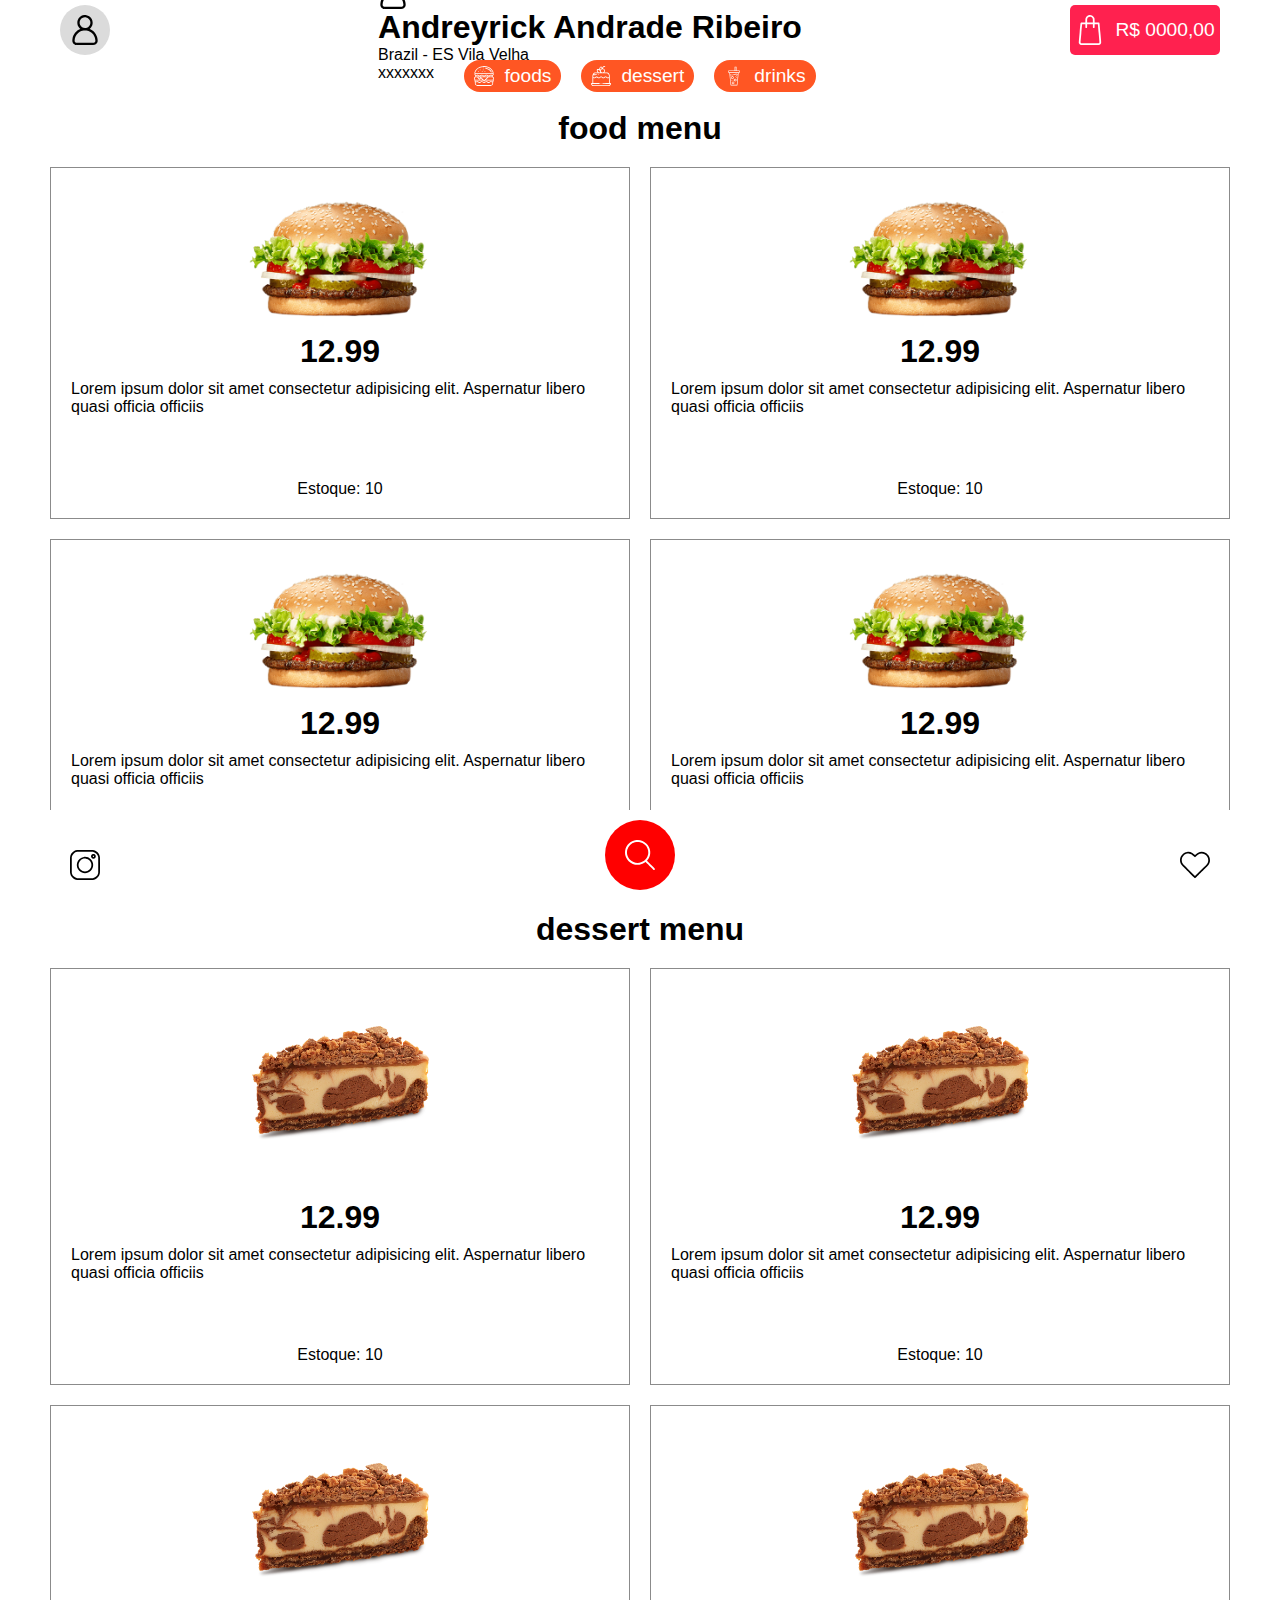
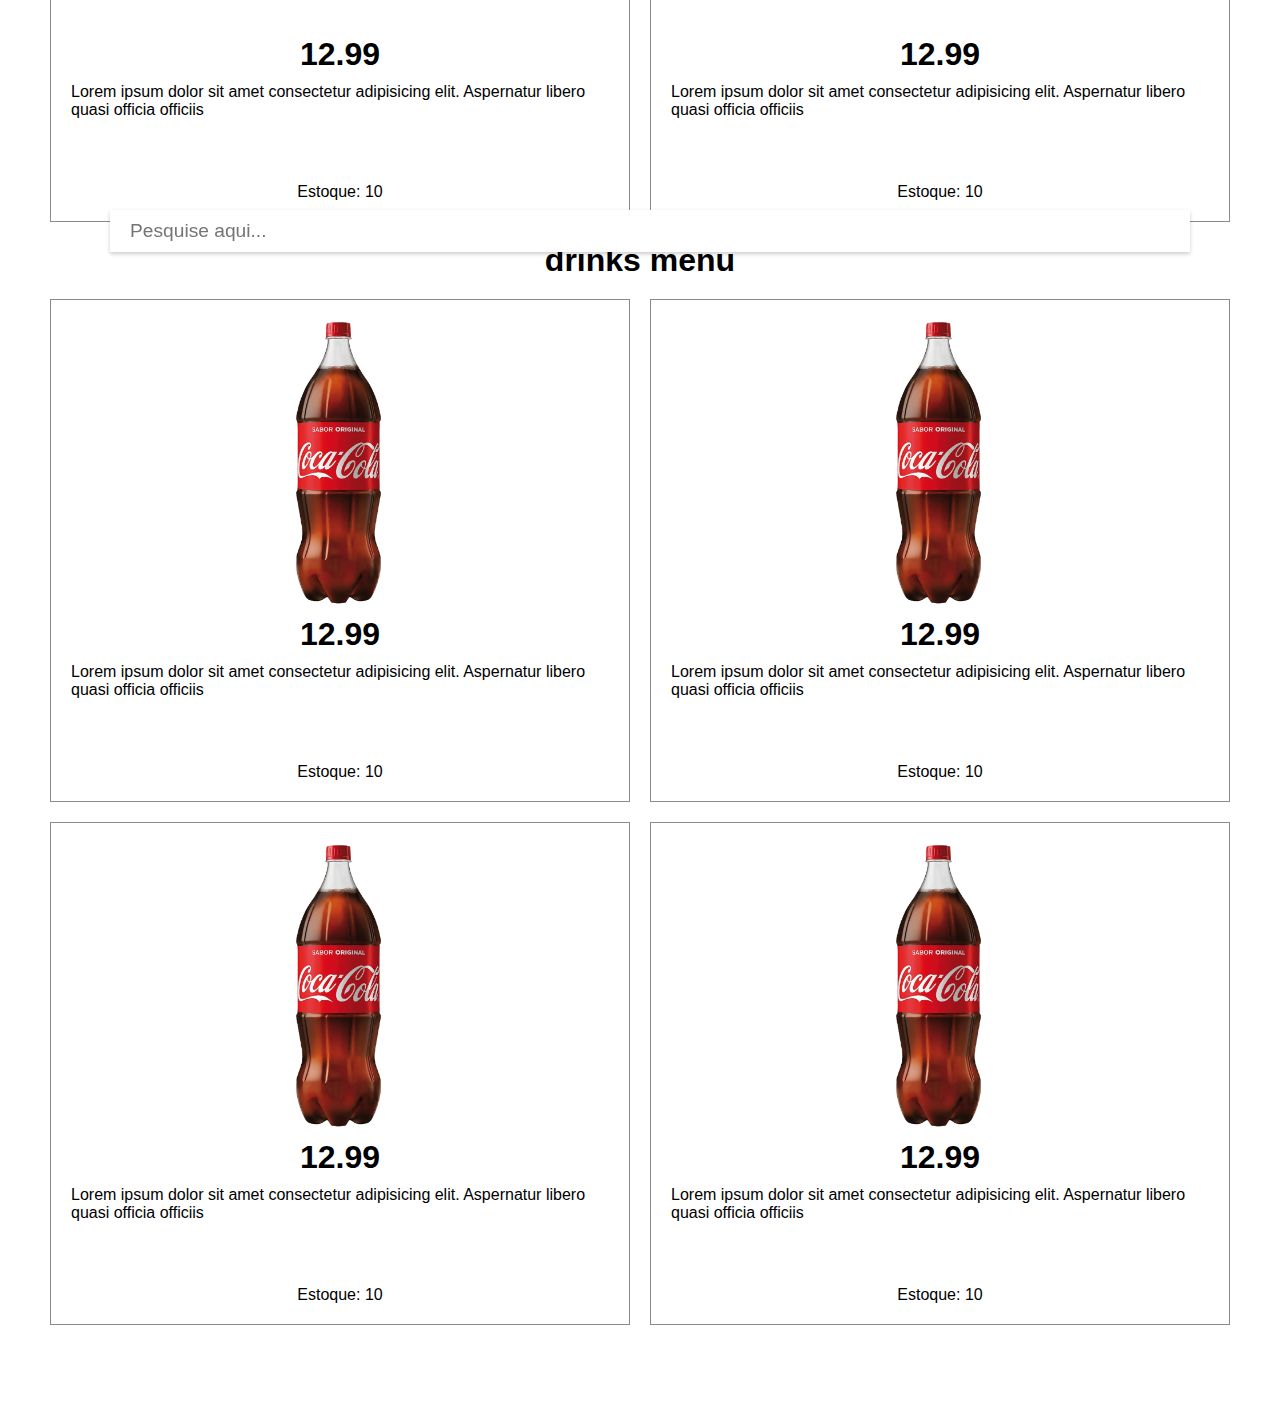
==== pages/index.html @ 8c6c7086 "created html structure" ====
<!DOCTYPE html>
<html>

    <head>
        <title>store - Andreyrickdev</title>
        <meta charset="utf-8">
        <link rel="stylesheet" href="../asset/css/style.css">
        <meta name="viewport" content="width=device-width, minimum-scale=1.0">
    </head>

    <body>
        <div class="header-bg">
            <div id="header-categories">
                <header>
                    <div id="user"><!--User-->
                        <img src="../asset/imgs/avatar.svg" alt="user" width="30" height="30">
                    </div>

                    <div id="user-box">
                        <div id="img-user-box">
                            <img src="../asset/imgs/avatar.svg" alt="user" width="30" height="30">
                        </div>
                        <h1>Andreyrick Andrade Ribeiro</h1>
                        <p>Brazil - ES Vila Velha</p>
                        <p>xxxxxxx</p>
                    </div>

                    <div id="shopping-bag"><!--Cesta-->
                        <div>
                            <img src="../asset/imgs/shopping-bag.svg" alt="shopping-bag" width="30" height="40">
                        </div>

                        <p id="price">R$ 0000,00</p>
                    </div>
                </header>

                <section id="section">
        
                    <ul id="categories">
                        <li>
                            <img src="../asset/imgs/foods.svg" alt="foods" width="20" height="20">
                            <p>foods</p>
                        </li>
        
                        <li>
                            <img src="../asset/imgs/sweets.svg" alt="dessert" width="20" height="20">
                            <p>dessert</p>
                        </li>
        
                        <li>
                            <img src="../asset/imgs/drinks.svg" alt="drinks" width="20" height="20">
                            <p>drinks</p>
                        </li>
                    </ul>
        
                </section>
            </div>
        </div>



        <article id="article">

            <h1>food menu</h1>

            <ul id="food-items">
                <li>
                    <div>
                        <img src="../asset/imgs/hamburger.png" alt="hamburger" width="200">
                    </div>
                    <h1>12.99</h1>
                    <p>Lorem ipsum dolor sit amet consectetur adipisicing elit. Aspernatur libero quasi officia officiis</p>
                    <span>Estoque: <span class="stock">10</span></span>
                </li>

                <li>
                    <div>
                        <img src="../asset/imgs/hamburger.png" alt="hamburger" width="200">
                    </div>
                    <h1>12.99</h1>
                    <p>Lorem ipsum dolor sit amet consectetur adipisicing elit. Aspernatur libero quasi officia officiis</p>
                    <span>Estoque: <span class="stock">10</span></span>
                </li>

                <li>
                    <div>
                        <img src="../asset/imgs/hamburger.png" alt="hamburger" width="200">
                    </div>
                    <h1>12.99</h1>
                    <p>Lorem ipsum dolor sit amet consectetur adipisicing elit. Aspernatur libero quasi officia officiis</p>
                    <span>Estoque: <span class="stock">10</span></span>
                </li>

                <li>
                    <div>
                        <img src="../asset/imgs/hamburger.png" alt="hamburger" width="200">
                    </div>
                    <h1>12.99</h1>
                    <p>Lorem ipsum dolor sit amet consectetur adipisicing elit. Aspernatur libero quasi officia officiis</p>
                    <span>Estoque: <span class="stock">10</span></span>
                </li>
            </ul>

            <h1>dessert menu</h1>

            <ul id="dessert-items">
                <li>
                    <div>
                        <img src="../asset/imgs/dessert.png" alt="dessert" width="200">
                    </div>
                    <h1>12.99</h1>
                    <p>Lorem ipsum dolor sit amet consectetur adipisicing elit. Aspernatur libero quasi officia officiis</p>
                    <span>Estoque: <span class="stock">10</span></span>
                </li>

                <li>
                    <div>
                        <img src="../asset/imgs/dessert.png" alt="dessert" width="200">
                    </div>
                    <h1>12.99</h1>
                    <p>Lorem ipsum dolor sit amet consectetur adipisicing elit. Aspernatur libero quasi officia officiis</p>
                    <span>Estoque: <span class="stock">10</span></span>
                </li>

                <li>
                    <div>
                        <img src="../asset/imgs/dessert.png" alt="dessert" width="200">
                    </div>
                    <h1>12.99</h1>
                    <p>Lorem ipsum dolor sit amet consectetur adipisicing elit. Aspernatur libero quasi officia officiis</p>
                    <span>Estoque: <span class="stock">10</span></span>
                </li>

                <li>
                    <div>
                        <img src="../asset/imgs/dessert.png" alt="dessert" width="200">
                    </div>
                    <h1>12.99</h1>
                    <p>Lorem ipsum dolor sit amet consectetur adipisicing elit. Aspernatur libero quasi officia officiis</p>
                    <span>Estoque: <span class="stock">10</span></span>
                </li>
            </ul>

            <h1>drinks menu</h1>

            <ul id="drinks-items">
                <li>
                    <div>
                        <img src="../asset/imgs/soda.png" alt="soda" width="200">
                    </div>
                    <h1>12.99</h1>
                    <p>Lorem ipsum dolor sit amet consectetur adipisicing elit. Aspernatur libero quasi officia officiis</p>
                    <span>Estoque: <span class="stock">10</span></span>
                </li>

                <li>
                    <div>
                        <img src="../asset/imgs/soda.png" alt="soda" width="200">
                    </div>
                    <h1>12.99</h1>
                    <p>Lorem ipsum dolor sit amet consectetur adipisicing elit. Aspernatur libero quasi officia officiis</p>
                    <span>Estoque: <span class="stock">10</span></span>
                </li>

                <li>
                    <div>
                        <img src="../asset/imgs/soda.png" alt="soda" width="200">
                    </div>
                    <h1>12.99</h1>
                    <p>Lorem ipsum dolor sit amet consectetur adipisicing elit. Aspernatur libero quasi officia officiis</p>
                    <span>Estoque: <span class="stock">10</span></span>
                </li>

                <li>
                    <div>
                        <img src="../asset/imgs/soda.png" alt="soda" width="200">
                    </div>
                    <h1>12.99</h1>
                    <p>Lorem ipsum dolor sit amet consectetur adipisicing elit. Aspernatur libero quasi officia officiis</p>
                    <span>Estoque: <span class="stock">10</span></span>
                </li>
            </ul>

        </article>

        <div class="bg-footer">
            <div id="menu-app-footer">
                <footer id="footer">

                    <div id="others">
                        <?xml version="1.0" standalone="no"?>
                        <!DOCTYPE svg PUBLIC "-//W3C//DTD SVG 20010904//EN"
                        "http://www.w3.org/TR/2001/REC-SVG-20010904/DTD/svg10.dtd">
                        <svg version="1.0" xmlns="http://www.w3.org/2000/svg"
                        width="30" height="30" viewBox="0 0 512.000000 512.000000"
                        preserveAspectRatio="xMidYMid meet">

                        <g transform="translate(0.000000,512.000000) scale(0.100000,-0.100000)"
                        fill="#000000" stroke="none" id="others-icon">
                        <path d="M1218 5109 c-167 -20 -364 -85 -514 -170 -388 -223 -644 -611 -693
                        -1052 -15 -133 -15 -2521 0 -2654 71 -643 579 -1151 1222 -1222 133 -15 2521
                        -15 2654 0 643 71 1151 579 1222 1222 15 133 15 2521 0 2654 -71 643 -579
                        1151 -1222 1222 -118 13 -2554 13 -2669 0z m2773 -321 c208 -57 368 -148 508
                        -289 141 -140 232 -300 290 -508 l26 -96 0 -1335 0 -1335 -26 -96 c-58 -208
                        -149 -368 -290 -508 -140 -141 -300 -232 -508 -290 l-96 -26 -1335 0 -1335 0
                        -96 26 c-208 58 -368 149 -508 290 -141 140 -232 300 -290 508 l-26 96 0 1335
                        0 1335 26 96 c58 208 149 368 289 508 166 166 385 276 615 310 33 5 645 8
                        1360 7 l1300 -1 96 -27z"/>
                        <path d="M3945 4453 c-244 -34 -410 -271 -351 -501 41 -163 145 -266 307 -308
                        275 -70 545 179 499 460 -25 157 -140 289 -290 334 -44 13 -125 20 -165 15z
                        m112 -319 c54 -34 63 -117 18 -164 -37 -38 -82 -47 -128 -25 -70 33 -85 125
                        -29 177 41 39 89 43 139 12z"/>
                        <path d="M2367 3945 c-553 -76 -1020 -492 -1161 -1037 -124 -477 15 -981 368
                        -1334 550 -550 1422 -550 1972 0 550 550 550 1422 0 1972 -316 315 -739 459
                        -1179 399z m353 -300 c240 -36 444 -139 615 -310 431 -430 431 -1120 0 -1550
                        -430 -431 -1120 -431 -1550 0 -431 430 -431 1120 0 1550 249 249 591 363 935
                        310z"/>
                        </g>
                        </svg>

                    </div>
                    
                    <div id="search">
                        <div id="search-img">
                            <img src="../asset/imgs/search.svg" alt="search" width="30" height="30">
                        </div>
                    </div>
                    
                    <input type="text" placeholder="Pesquise aqui..." id="search-now" class="" name="search-now">
                    
                    <div id="favorites">
                        <?xml version="1.0" standalone="no"?>
                        <!DOCTYPE svg PUBLIC "-//W3C//DTD SVG 20010904//EN"
                        "http://www.w3.org/TR/2001/REC-SVG-20010904/DTD/svg10.dtd">
                        <svg version="1.0" xmlns="http://www.w3.org/2000/svg"
                        width="30" height="30" viewBox="0 0 512.000000 512.000000"
                        preserveAspectRatio="xMidYMid meet">

                        <g transform="translate(0.000000,512.000000) scale(0.100000,-0.100000)"
                        fill="#000000" stroke="none" id="favorites-icon">
                        <path d="M1214 4795 c-627 -92 -1117 -587 -1199 -1212 -50 -378 41 -725 273
                        -1043 70 -95 2151 -2183 2204 -2211 45 -23 88 -24 131 -3 44 22 2113 2089
                        2191 2189 78 98 108 146 161 255 50 101 97 242 119 359 63 329 1 688 -167 976
                        -139 237 -352 434 -602 556 -203 99 -391 142 -620 142 -229 0 -417 -43 -620
                        -142 -151 -74 -251 -146 -404 -289 l-121 -114 -112 107 c-131 126 -219 194
                        -342 264 -262 149 -589 210 -892 166z m394 -296 c85 -13 212 -54 297 -96 132
                        -66 209 -127 396 -309 266 -260 254 -260 508 -10 97 95 205 193 241 218 202
                        142 410 208 654 208 178 0 337 -36 485 -108 430 -211 673 -644 630 -1121 -25
                        -269 -129 -485 -343 -708 -57 -60 -512 -513 -1010 -1007 l-907 -900 -1005
                        1005 c-851 849 -1015 1018 -1066 1094 -150 223 -212 467 -187 735 25 266 133
                        495 324 685 262 262 603 371 983 314z"/>
                        </g>
                        </svg>

                    </div>

                </footer>
            </div>
        </div>

        <script src="../asset/js/search.js"></script>
    </body>

</html>
---- asset/css/style.css ----
@import './css-parts/global.css';
@import './css-parts/header.css';
@import './css-parts/categories.css';
@import './css-parts/article.css';
@import './css-parts/footer.css';
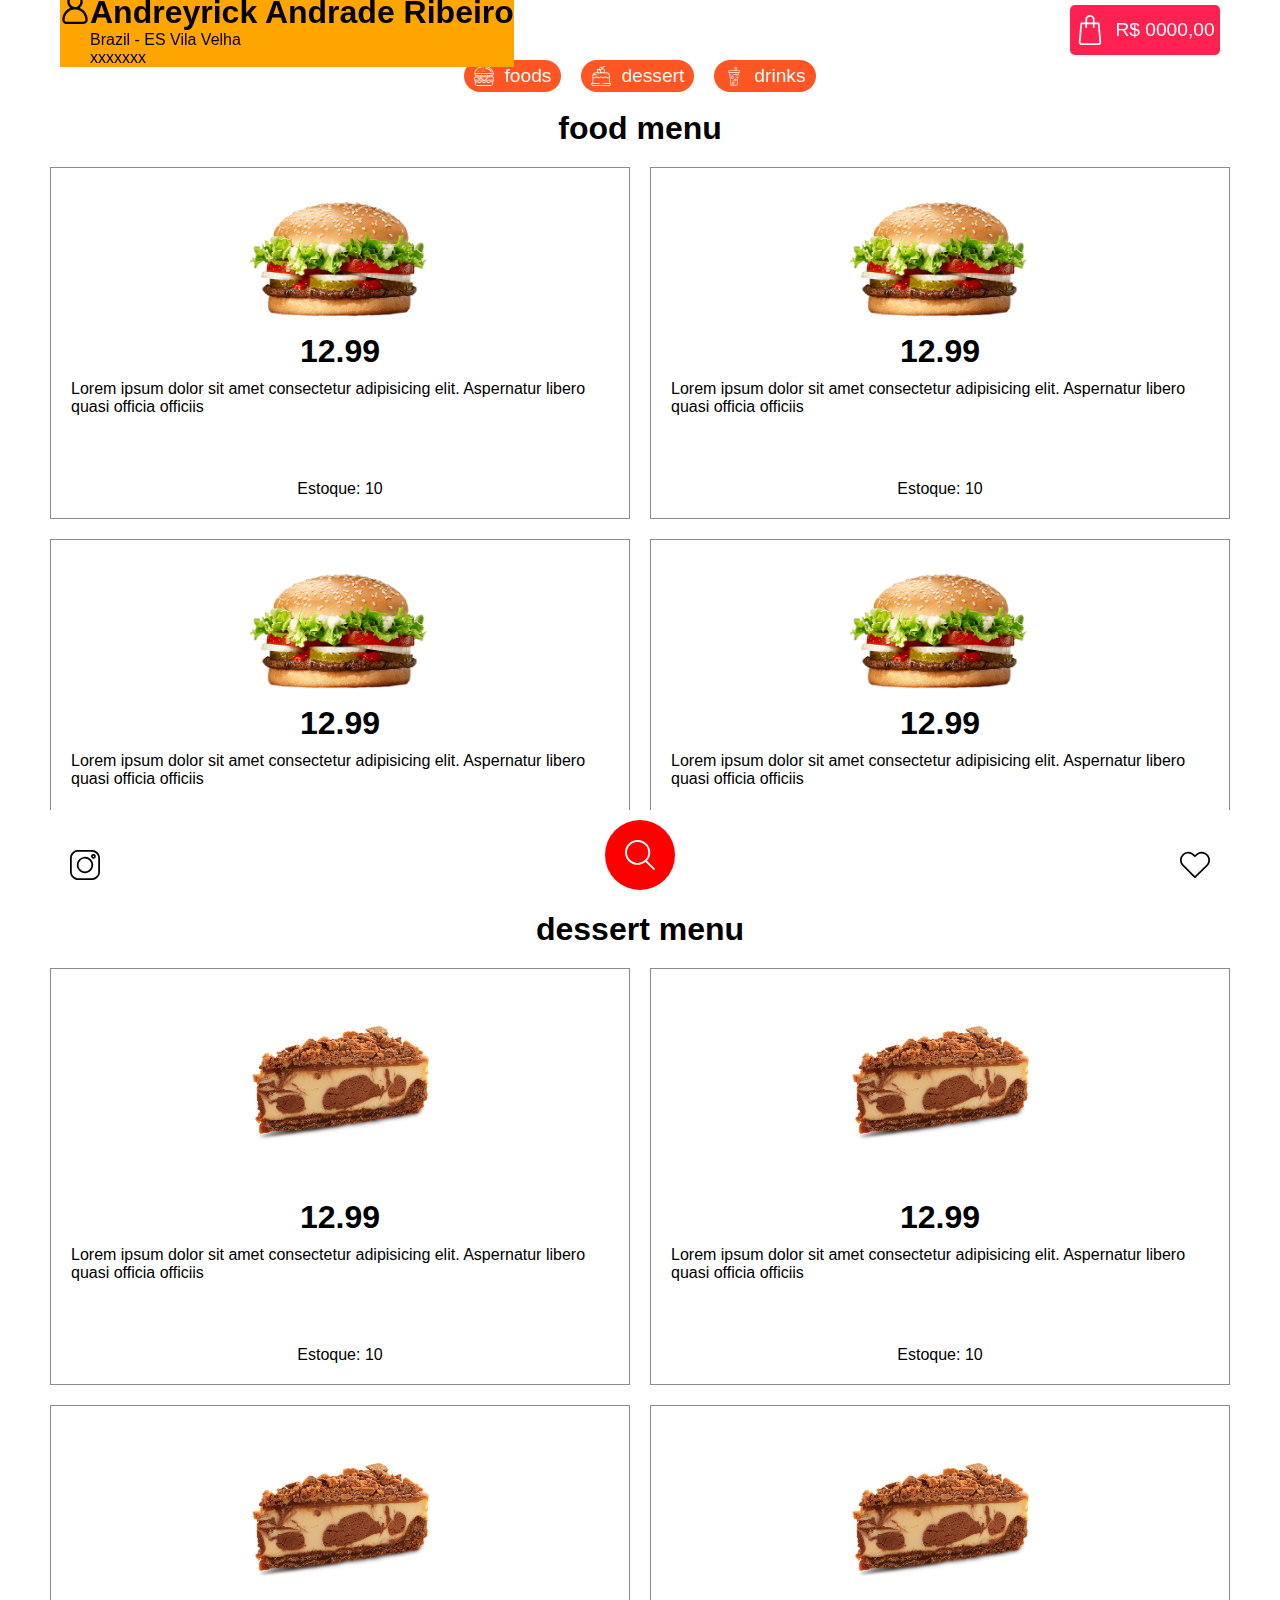
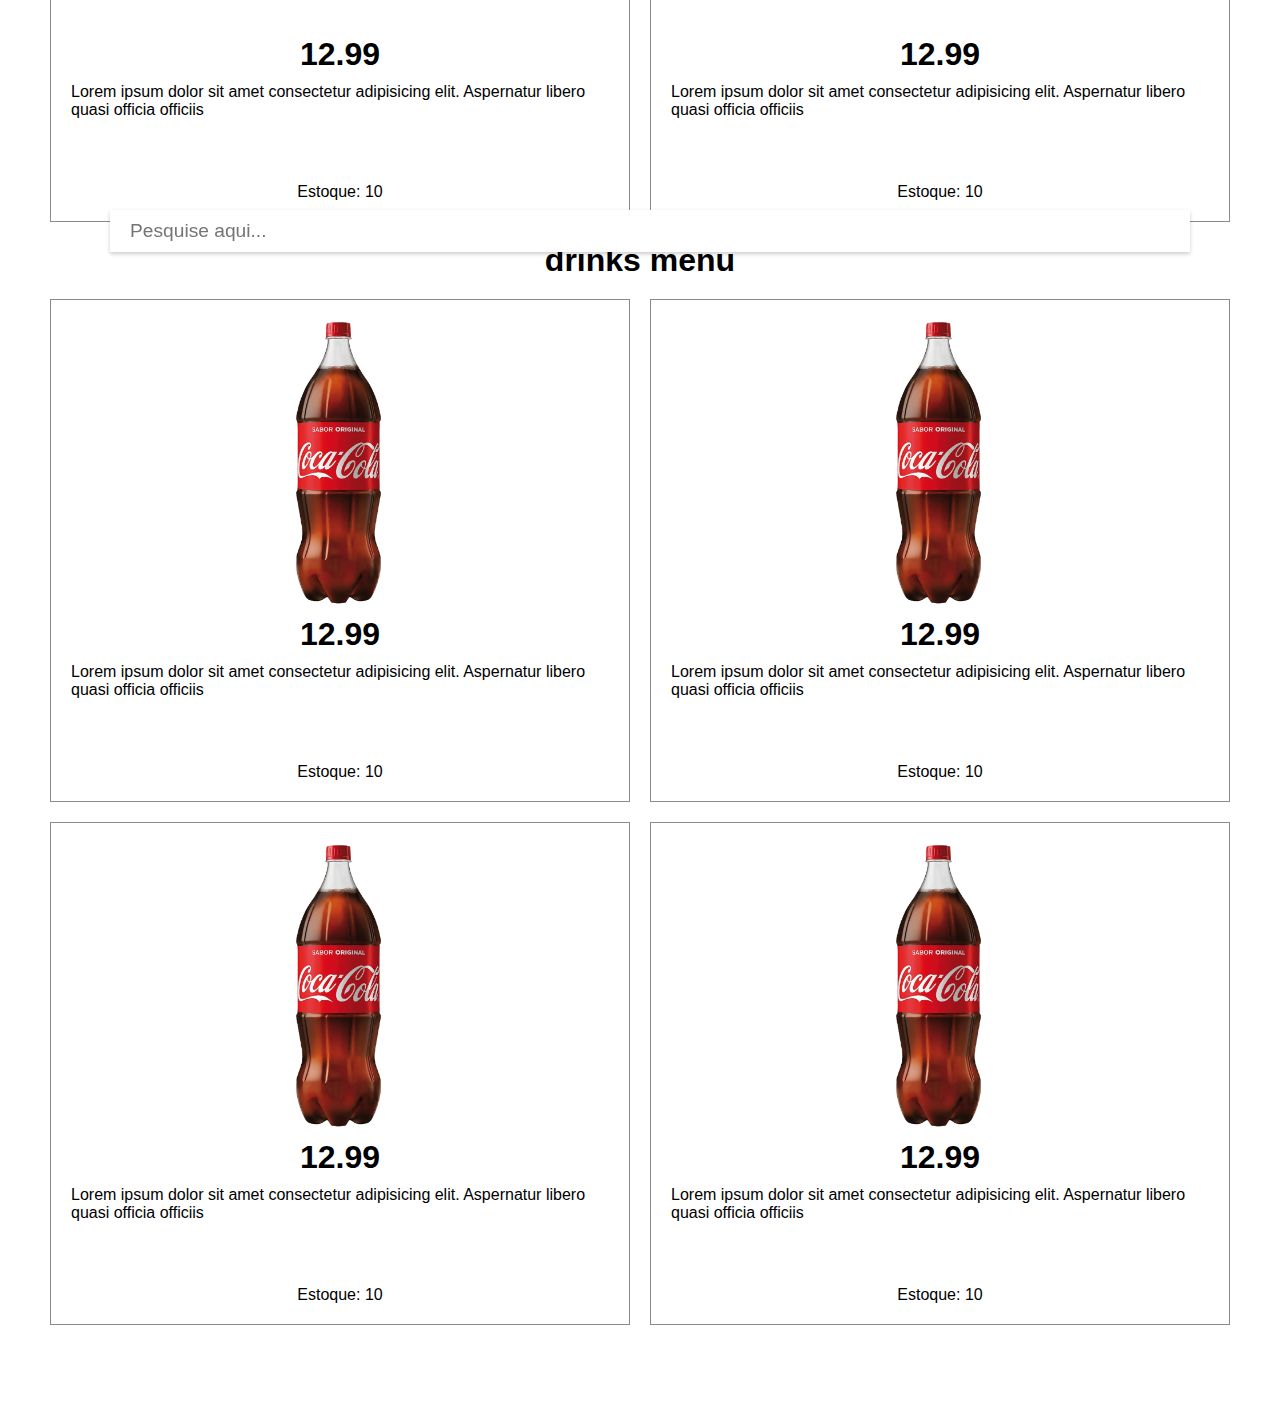
==== commit 0097fdc8: "adjusted html and added properties on css file" ====
--- a/pages/index.html
+++ b/pages/index.html
@@ -20,9 +20,11 @@
                         <div id="img-user-box">
                             <img src="../asset/imgs/avatar.svg" alt="user" width="30" height="30">
                         </div>
-                        <h1>Andreyrick Andrade Ribeiro</h1>
-                        <p>Brazil - ES Vila Velha</p>
-                        <p>xxxxxxx</p>
+                        <div>
+                            <h1>Andreyrick Andrade Ribeiro</h1>
+                            <p>Brazil - ES Vila Velha</p>
+                            <p>xxxxxxx</p>
+                        </div>
                     </div>
 
                     <div id="shopping-bag"><!--Cesta-->
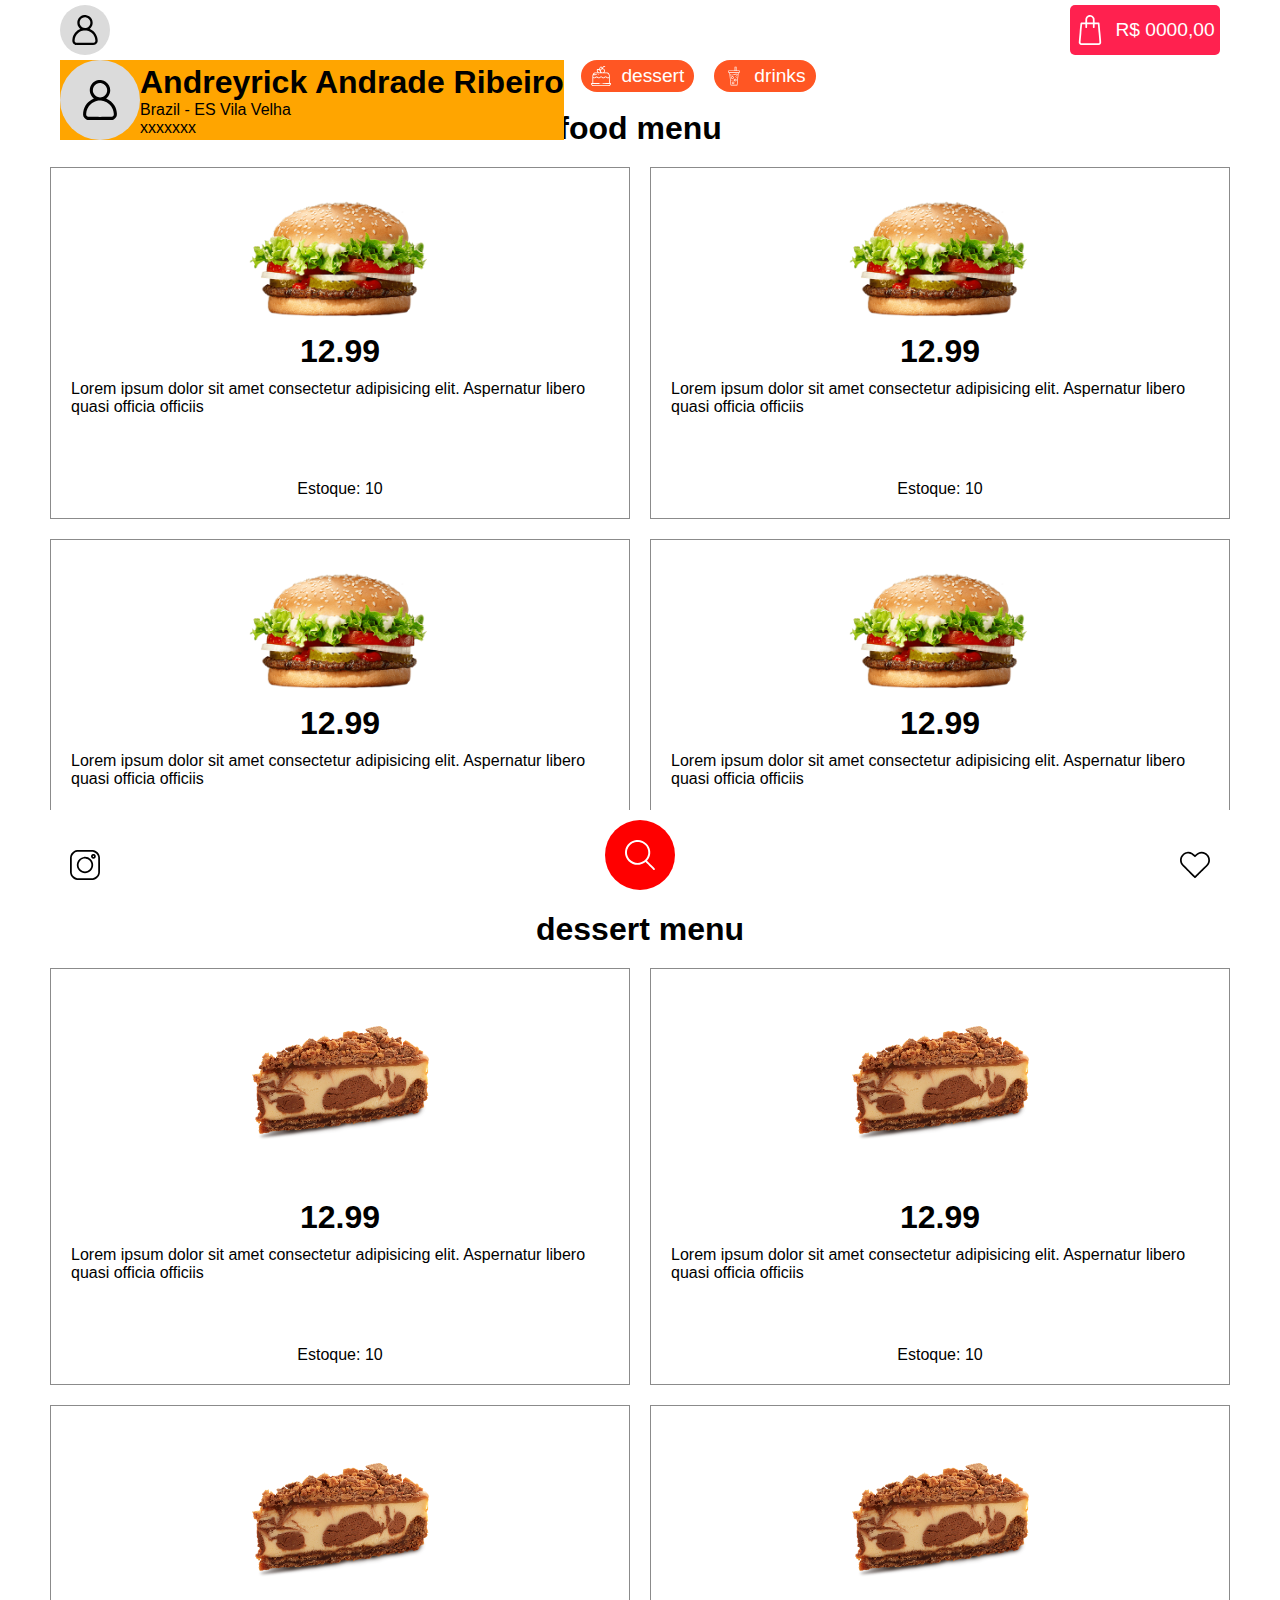
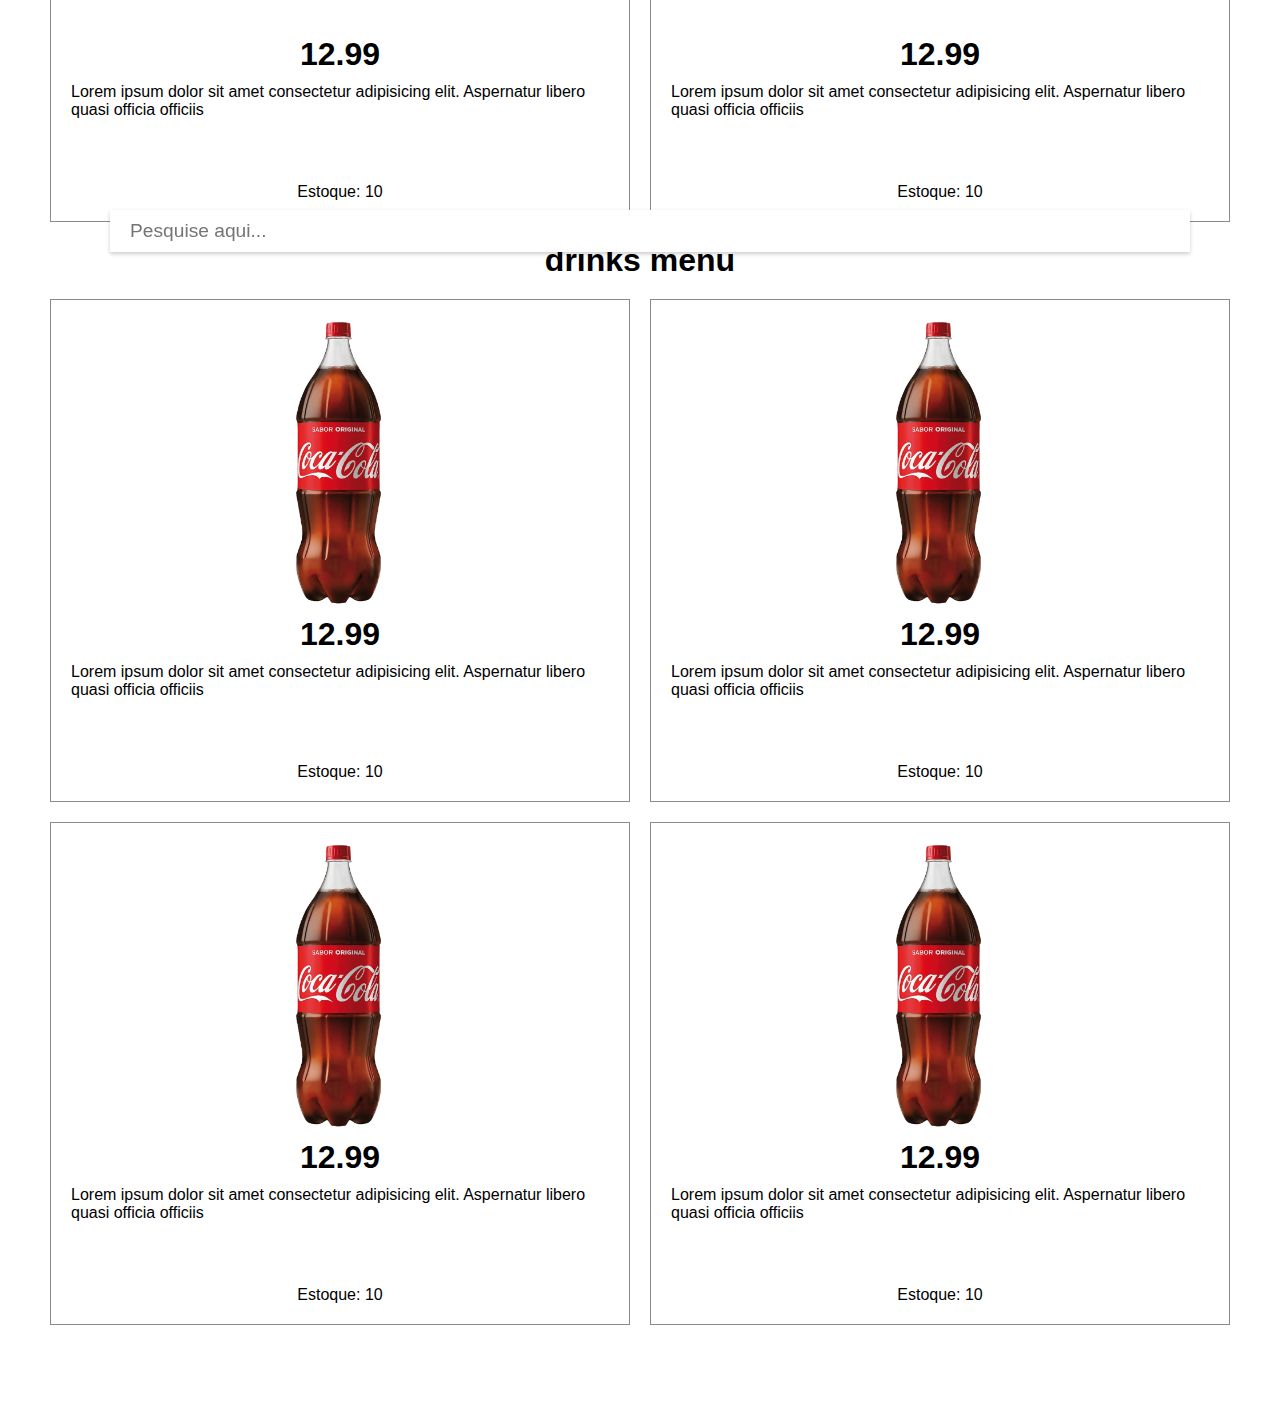
==== commit 3f2ea4ea: "adjusted html and added properties on css file" ====
--- a/pages/index.html
+++ b/pages/index.html
@@ -18,7 +18,7 @@
 
                     <div id="user-box">
                         <div id="img-user-box">
-                            <img src="../asset/imgs/avatar.svg" alt="user" width="30" height="30">
+                            <img src="../asset/imgs/avatar.svg" alt="user" width="40" height="40">
                         </div>
                         <div>
                             <h1>Andreyrick Andrade Ribeiro</h1>
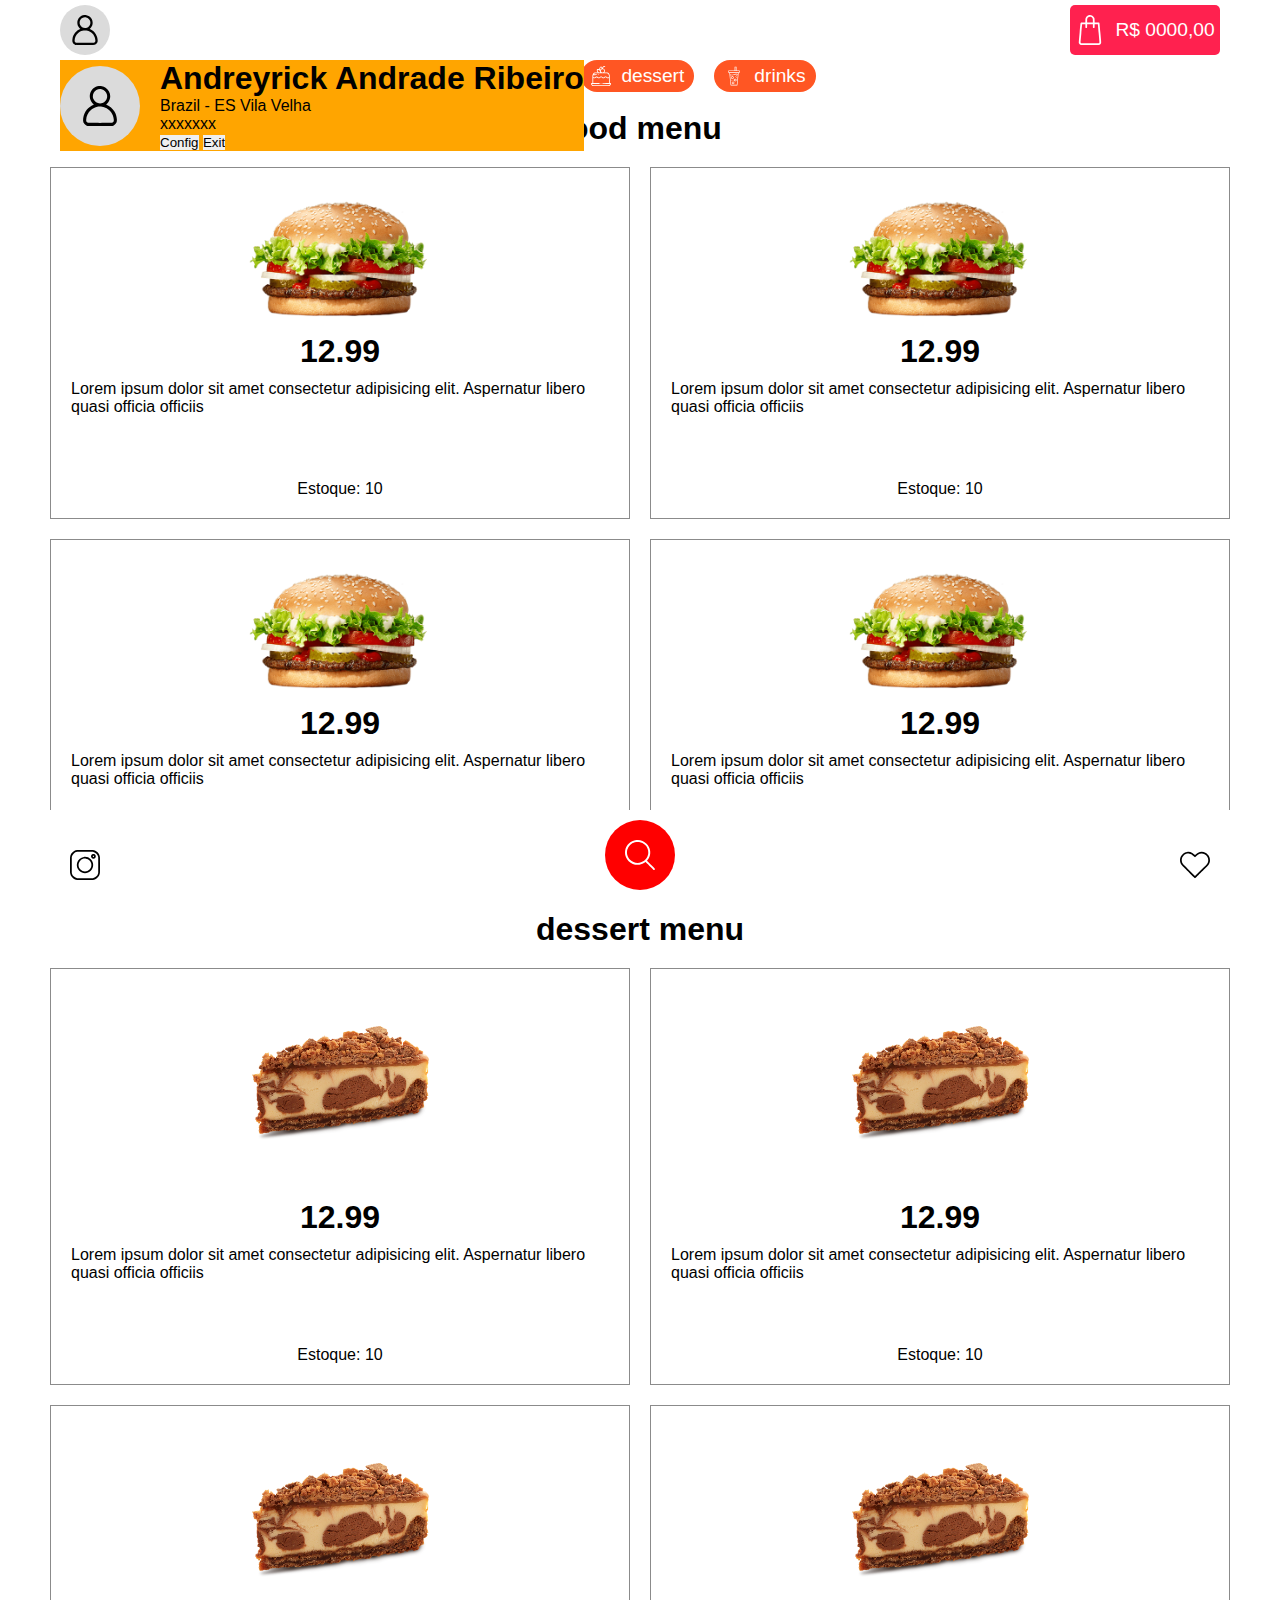
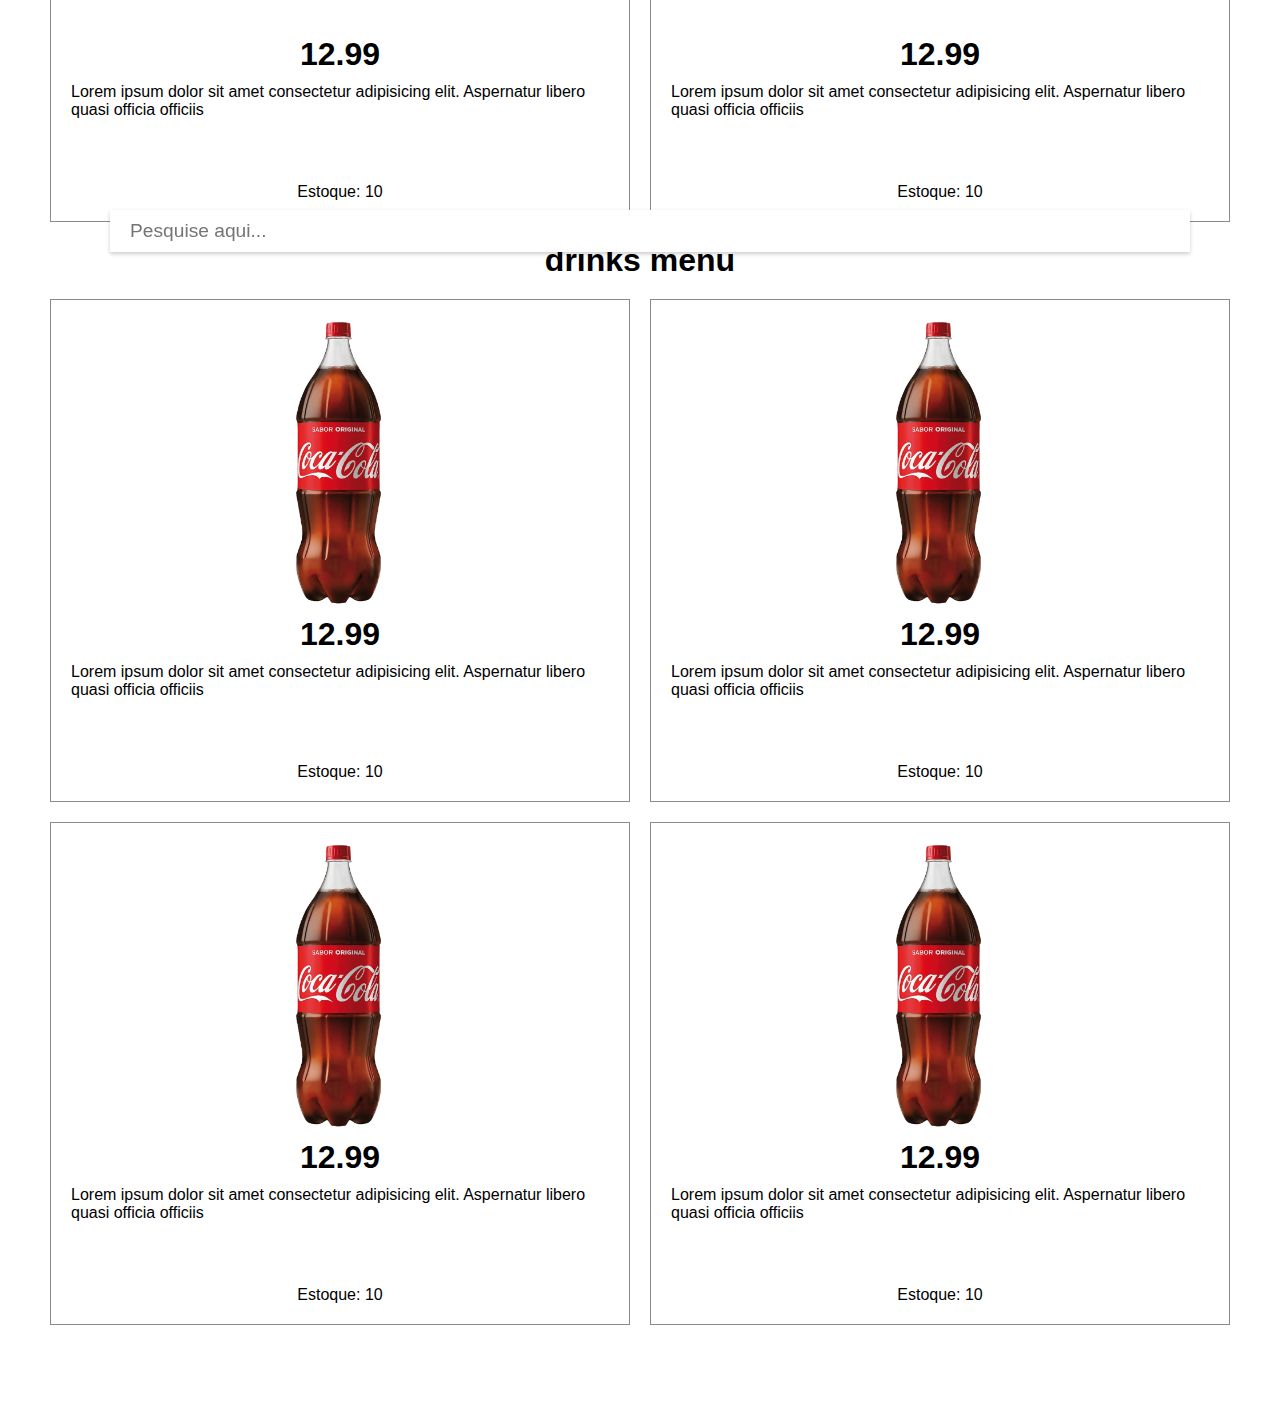
==== commit 985679f9: "created html structure" ====
--- a/pages/index.html
+++ b/pages/index.html
@@ -24,6 +24,9 @@
                             <h1>Andreyrick Andrade Ribeiro</h1>
                             <p>Brazil - ES Vila Velha</p>
                             <p>xxxxxxx</p>
+
+                            <input class="user-buttons" type="button" value="Config">
+                            <input class="user-buttons" type="button" value="Exit">
                         </div>
                     </div>
 
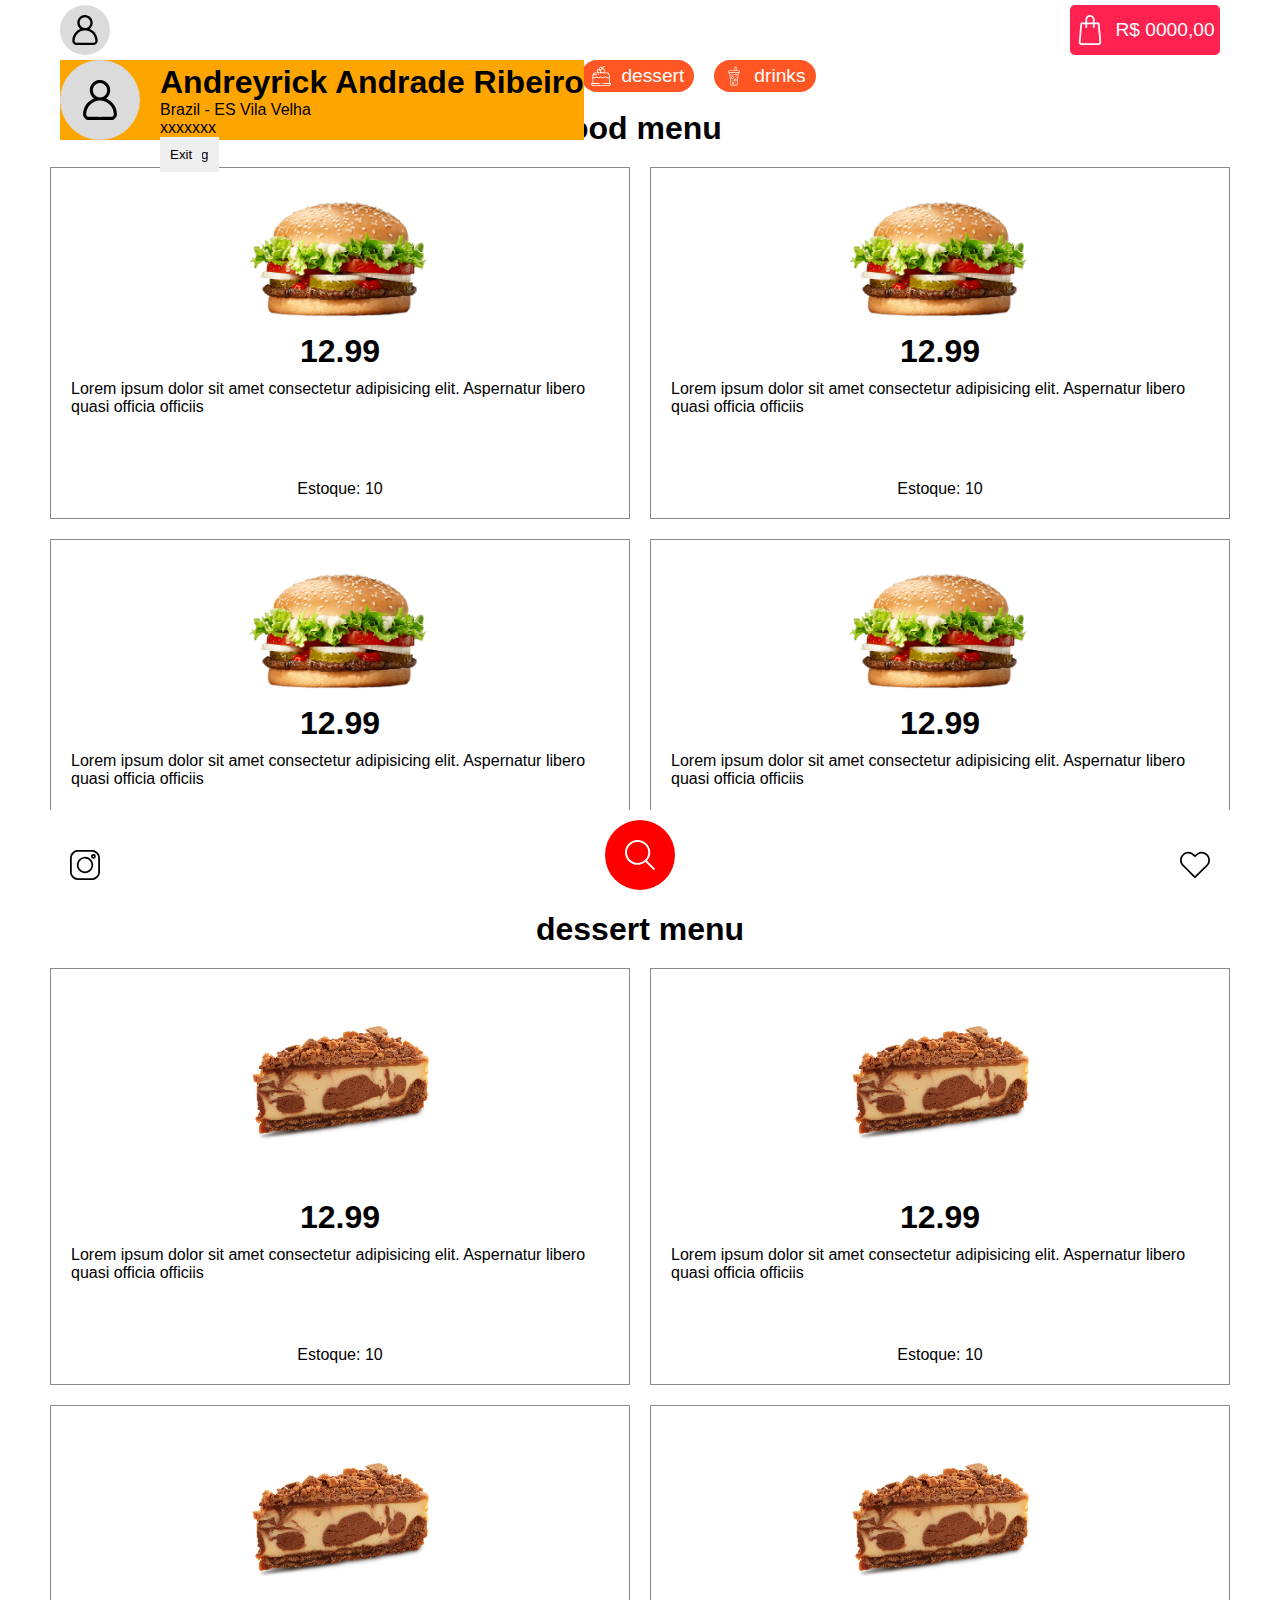
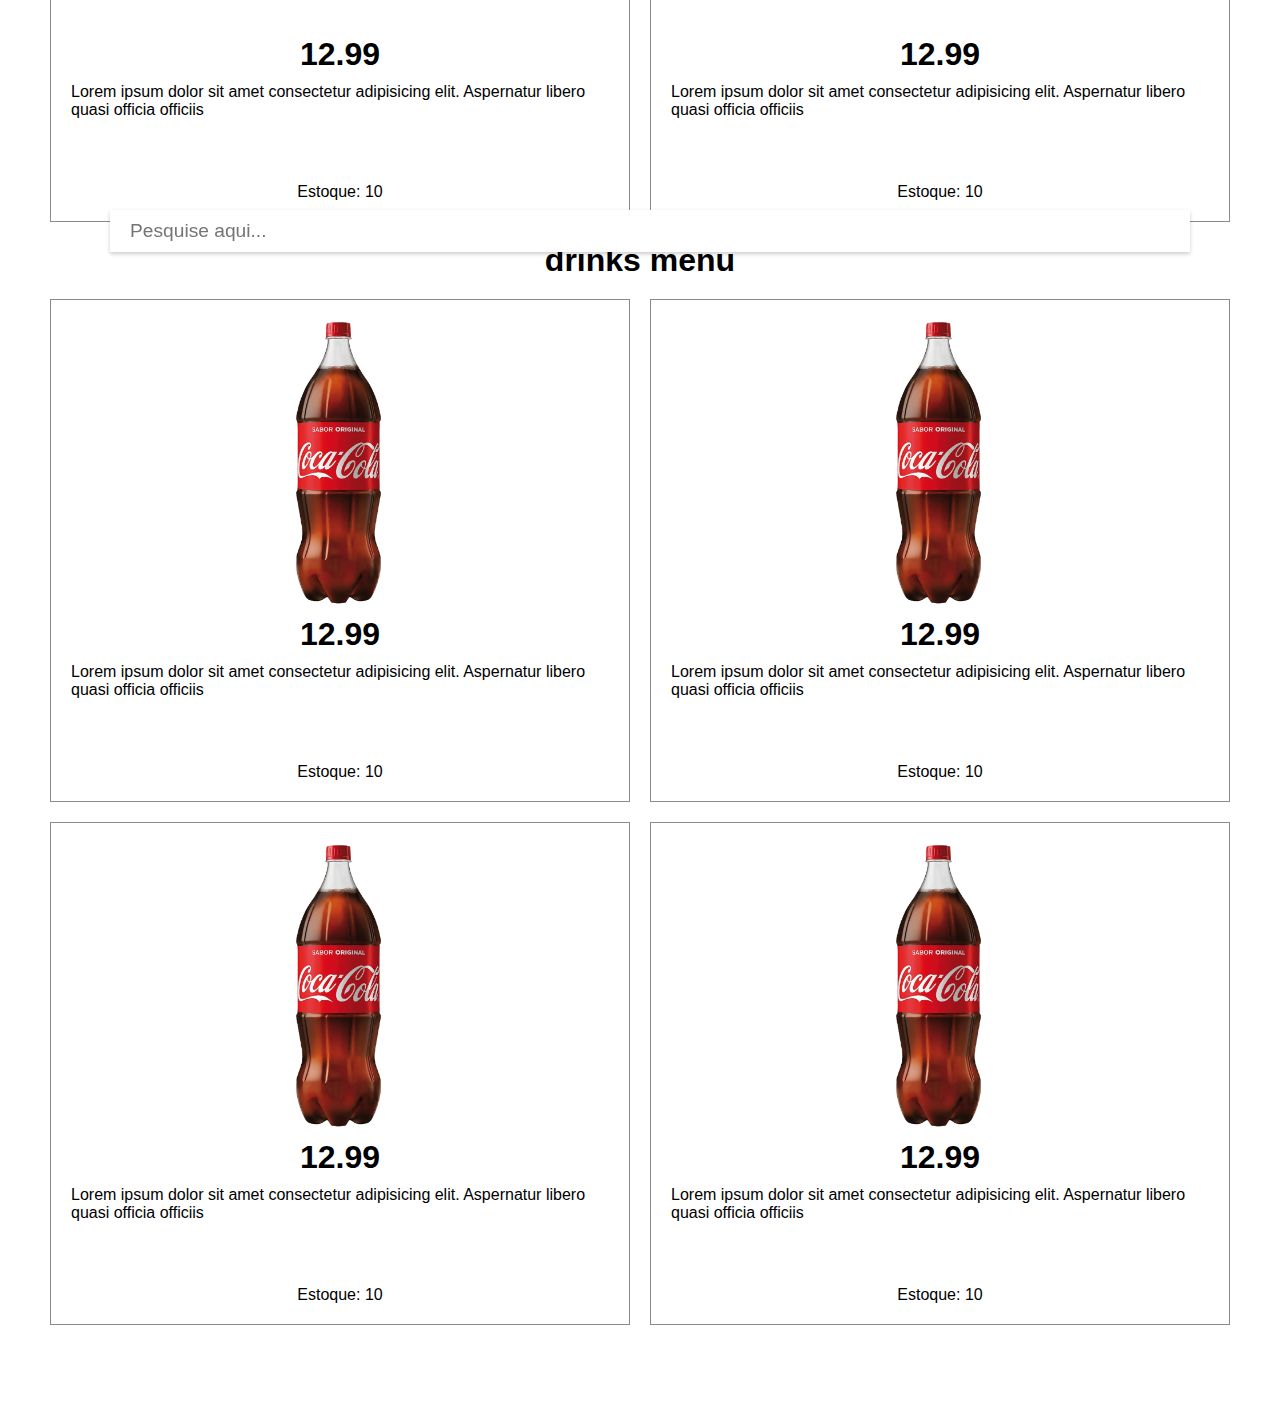
==== commit 02dbf43b: "adjusted html and added properties on css file" ====
--- a/pages/index.html
+++ b/pages/index.html
@@ -20,7 +20,7 @@
                         <div id="img-user-box">
                             <img src="../asset/imgs/avatar.svg" alt="user" width="40" height="40">
                         </div>
-                        <div>
+                        <div id="infs">
                             <h1>Andreyrick Andrade Ribeiro</h1>
                             <p>Brazil - ES Vila Velha</p>
                             <p>xxxxxxx</p>
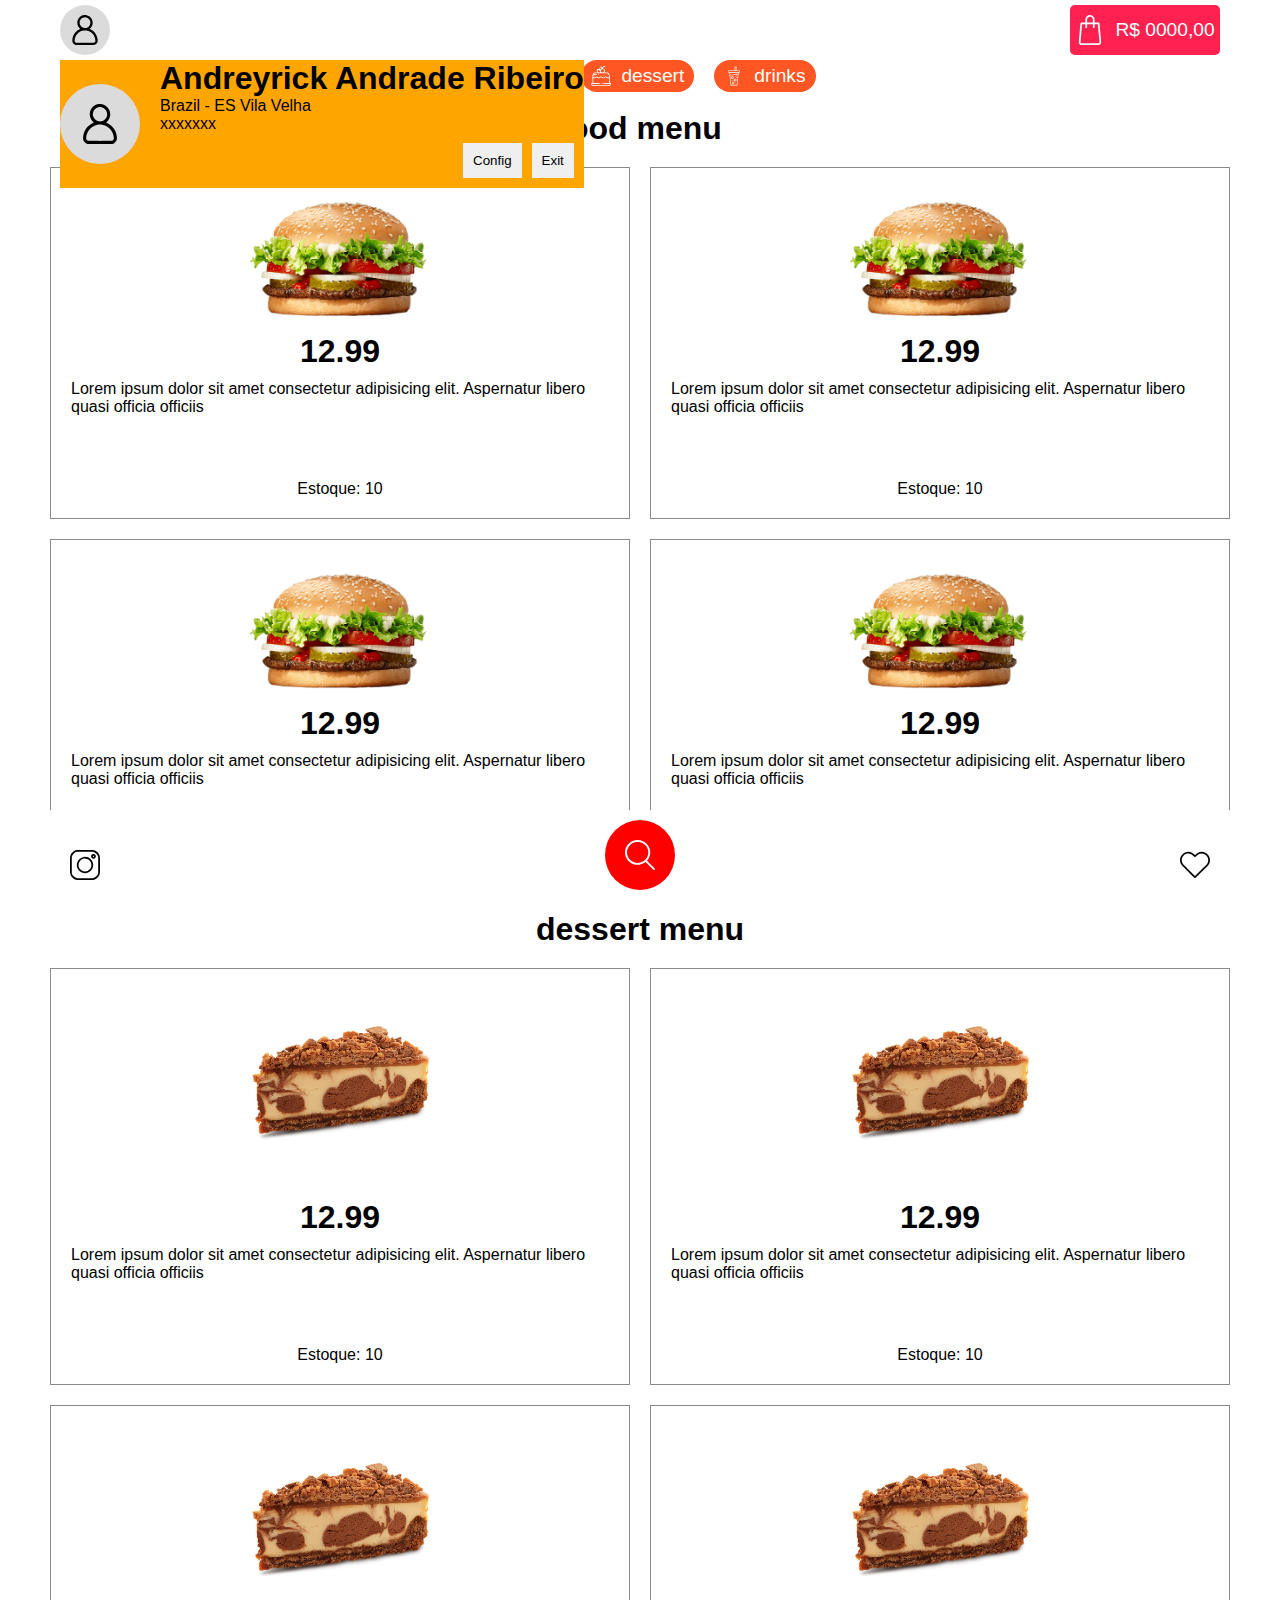
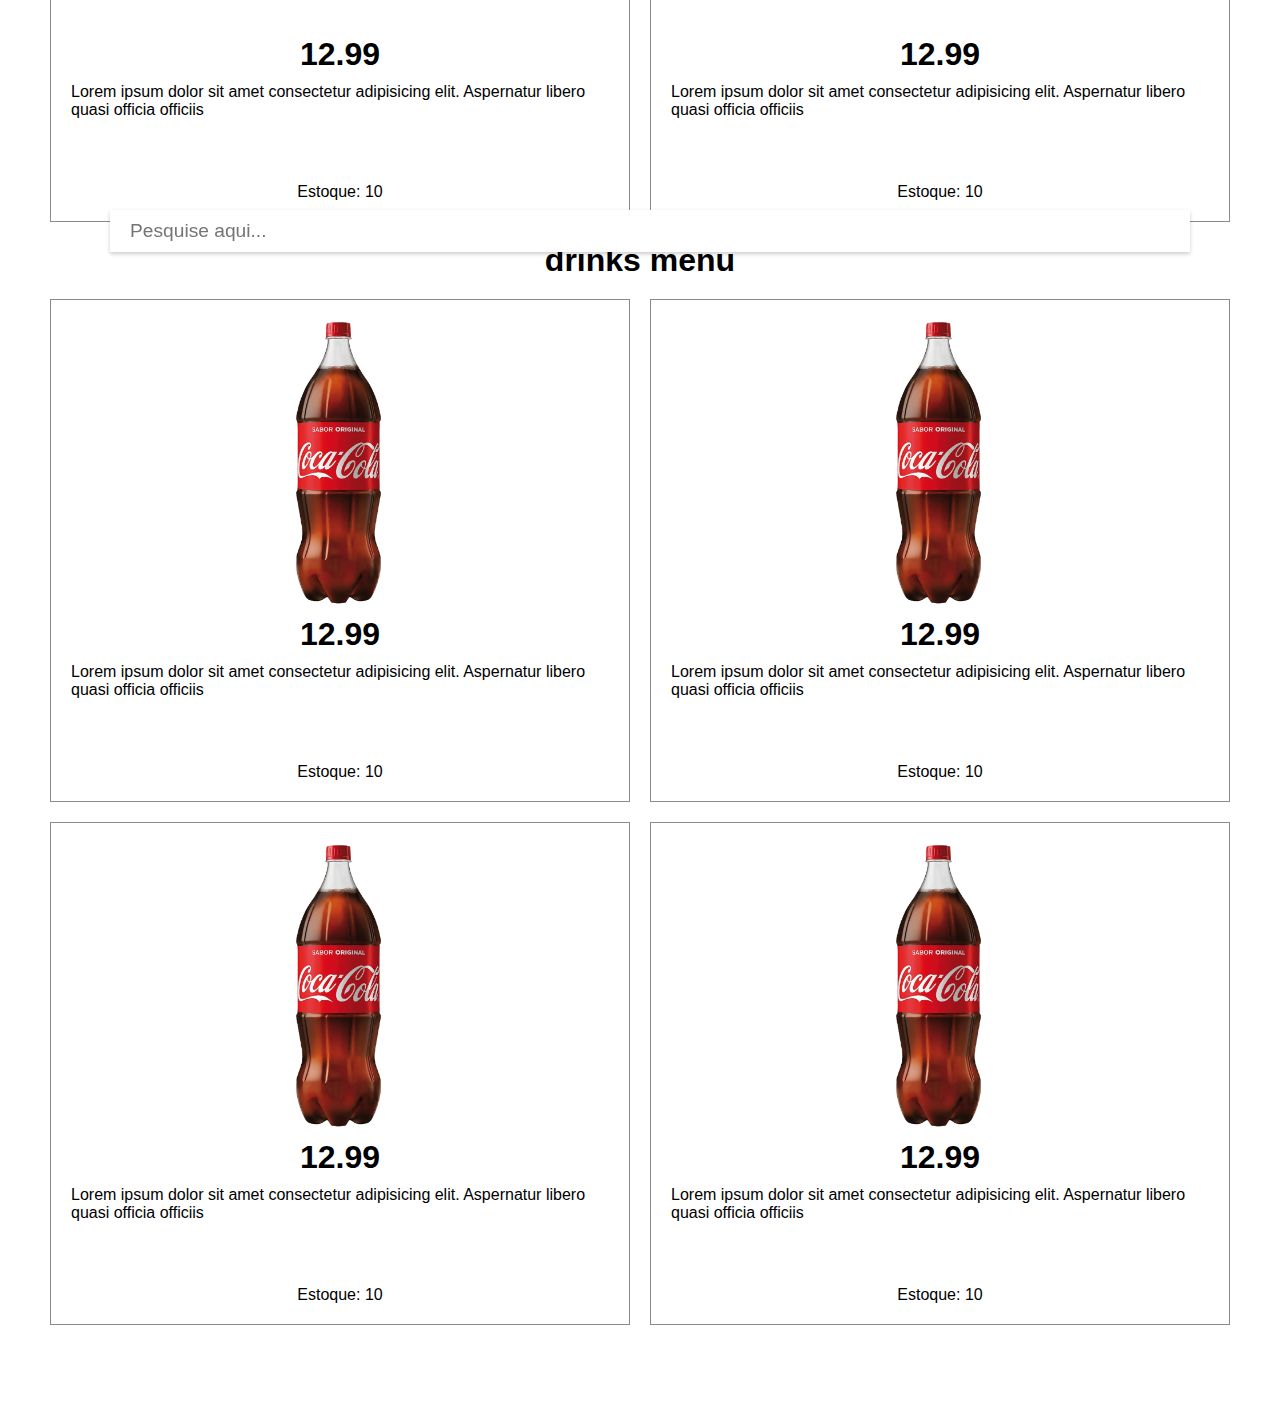
==== commit a087e4f5: "added properties on css file" ====
--- a/pages/index.html
+++ b/pages/index.html
@@ -24,9 +24,10 @@
                             <h1>Andreyrick Andrade Ribeiro</h1>
                             <p>Brazil - ES Vila Velha</p>
                             <p>xxxxxxx</p>
-
-                            <input class="user-buttons" type="button" value="Config">
-                            <input class="user-buttons" type="button" value="Exit">
+                            <div id="buttons">
+                                <input class="user-buttons" type="button" value="Config">
+                                <input class="user-buttons" type="button" value="Exit">
+                            </div>
                         </div>
                     </div>
 
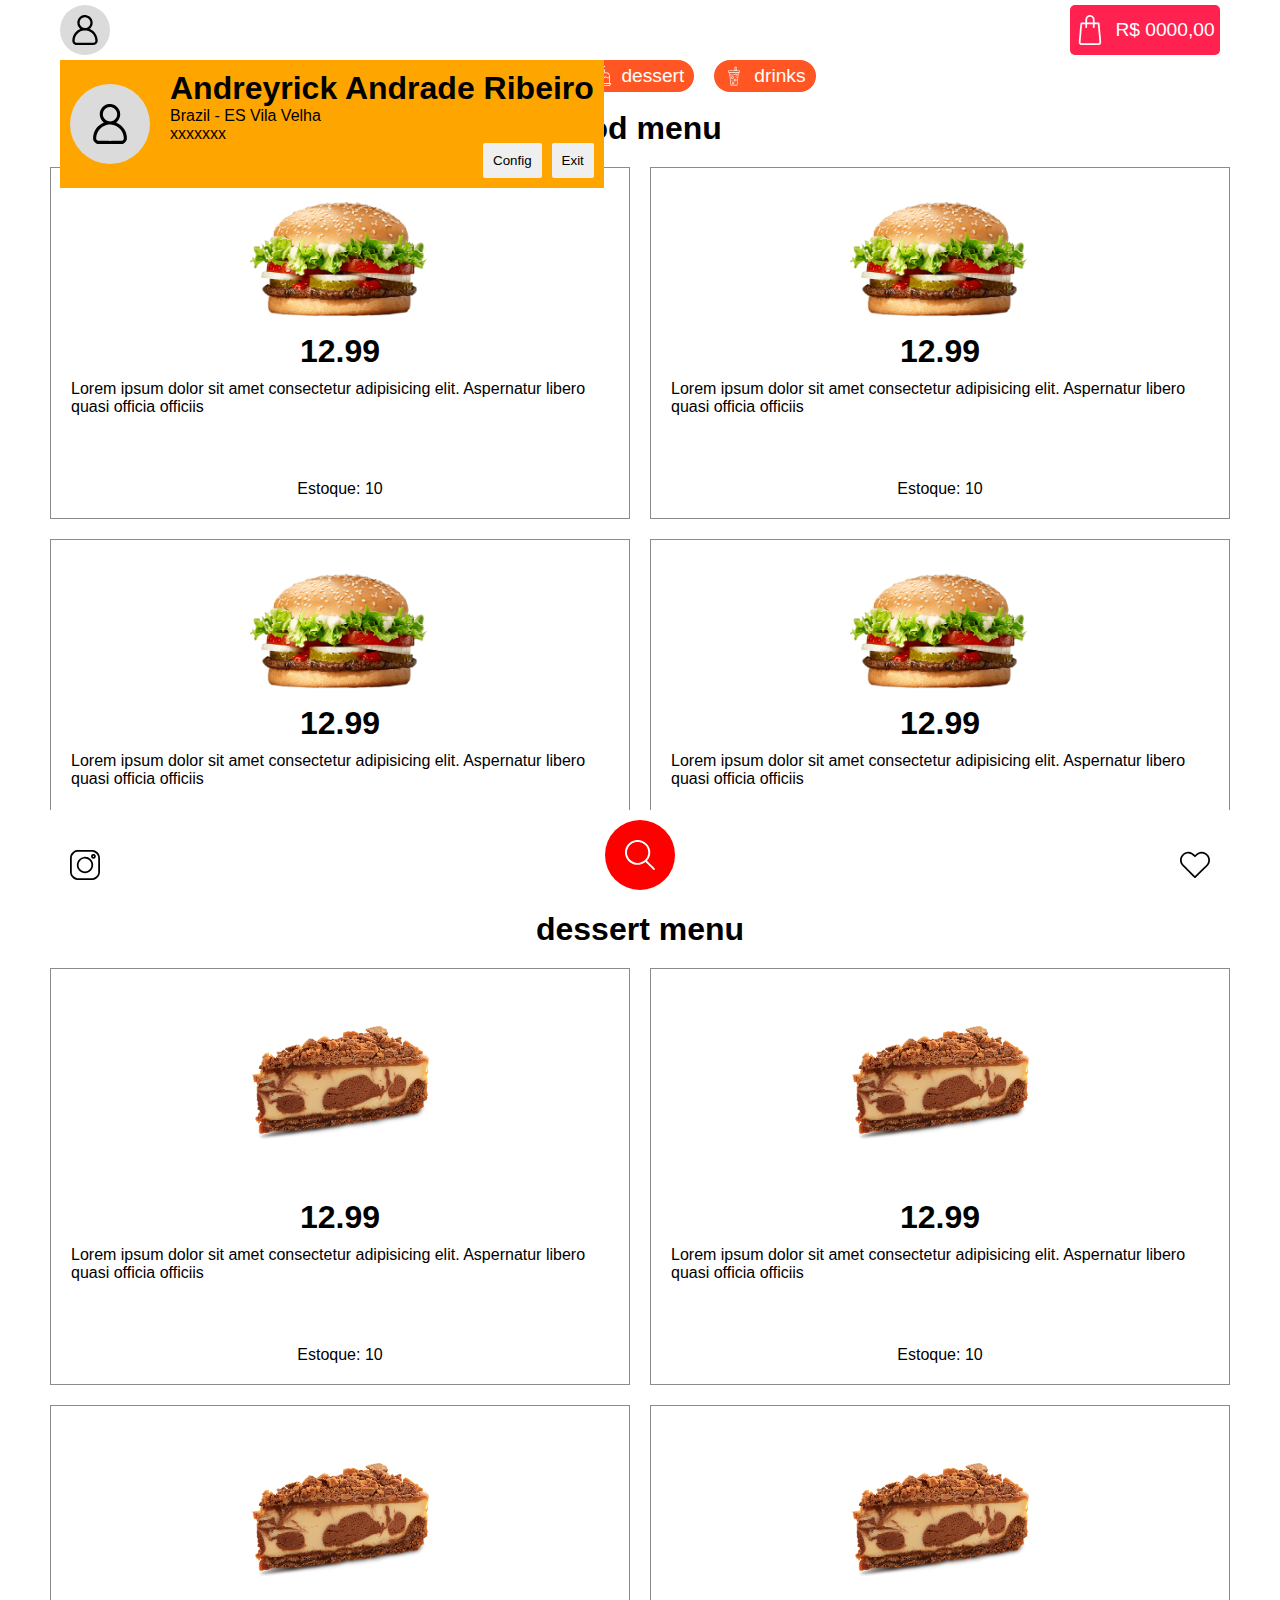
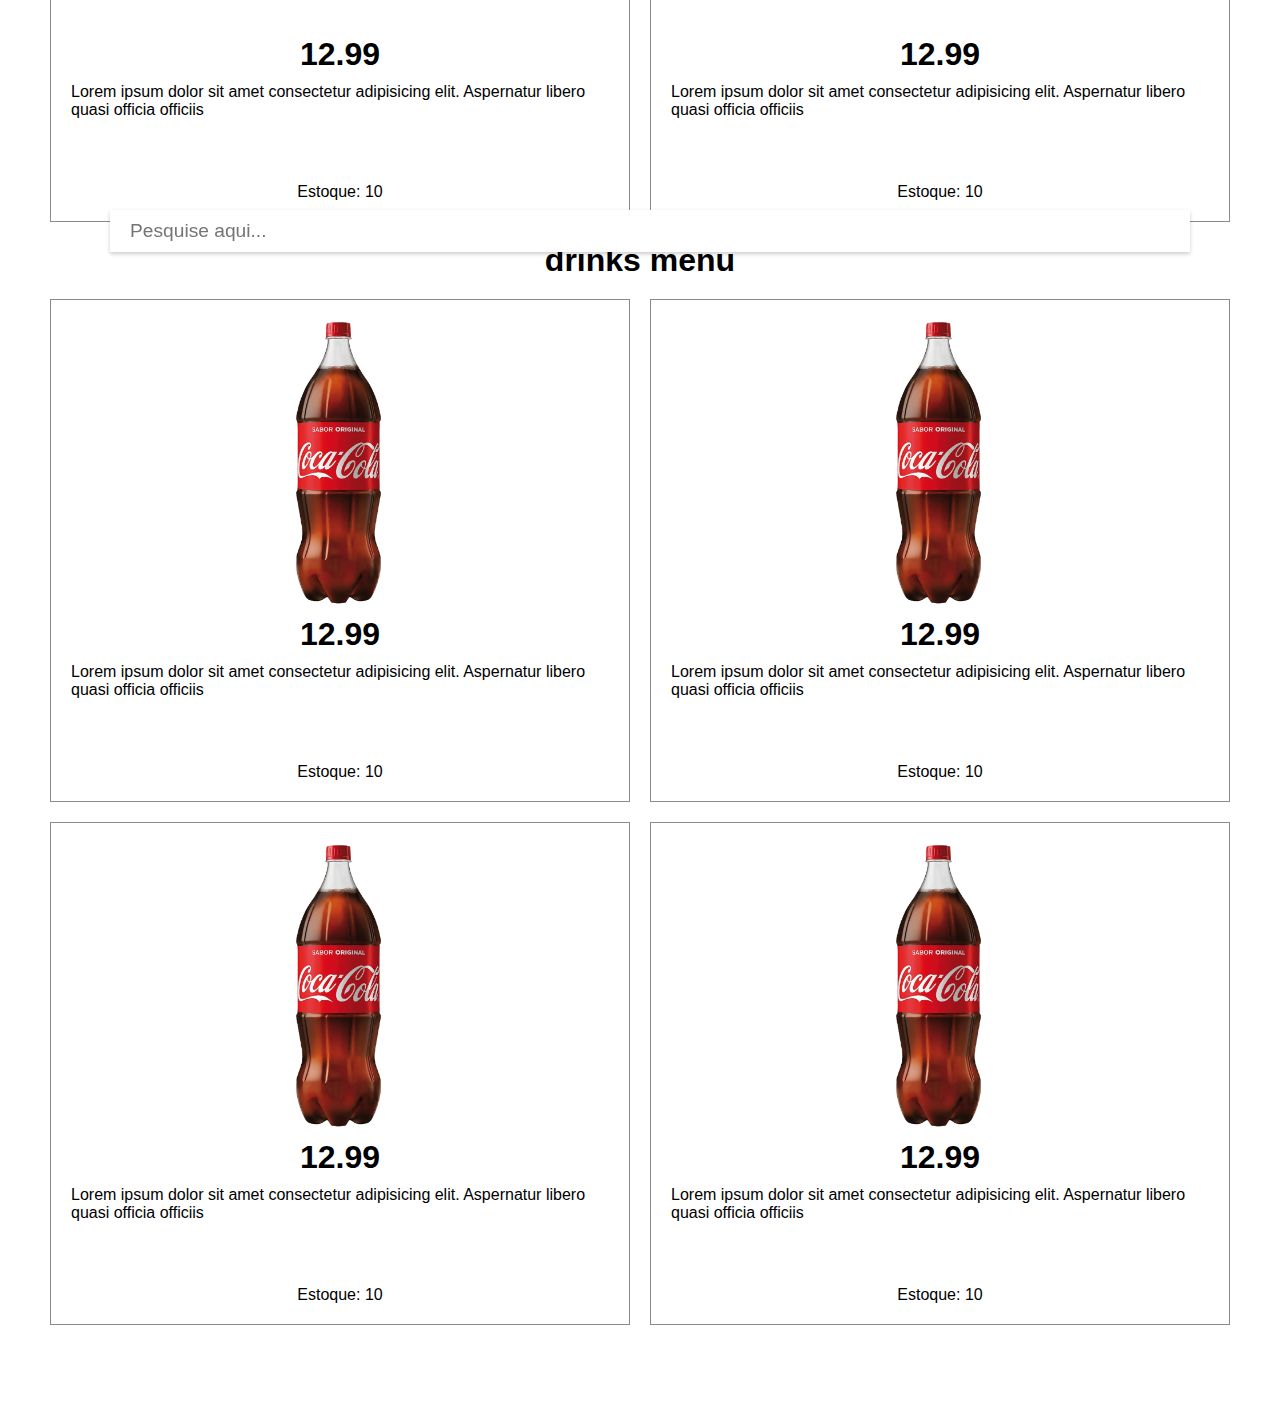
==== commit 8d35a3be: "adjusted html and added properties on css file" ====
--- a/pages/index.html
+++ b/pages/index.html
@@ -25,8 +25,8 @@
                             <p>Brazil - ES Vila Velha</p>
                             <p>xxxxxxx</p>
                             <div id="buttons">
-                                <input class="user-buttons" type="button" value="Config">
-                                <input class="user-buttons" type="button" value="Exit">
+                                <input id="config-button" class="user-buttons" type="button" value="Config">
+                                <input id="exit-button" class="user-buttons" type="button" value="Exit">
                             </div>
                         </div>
                     </div>
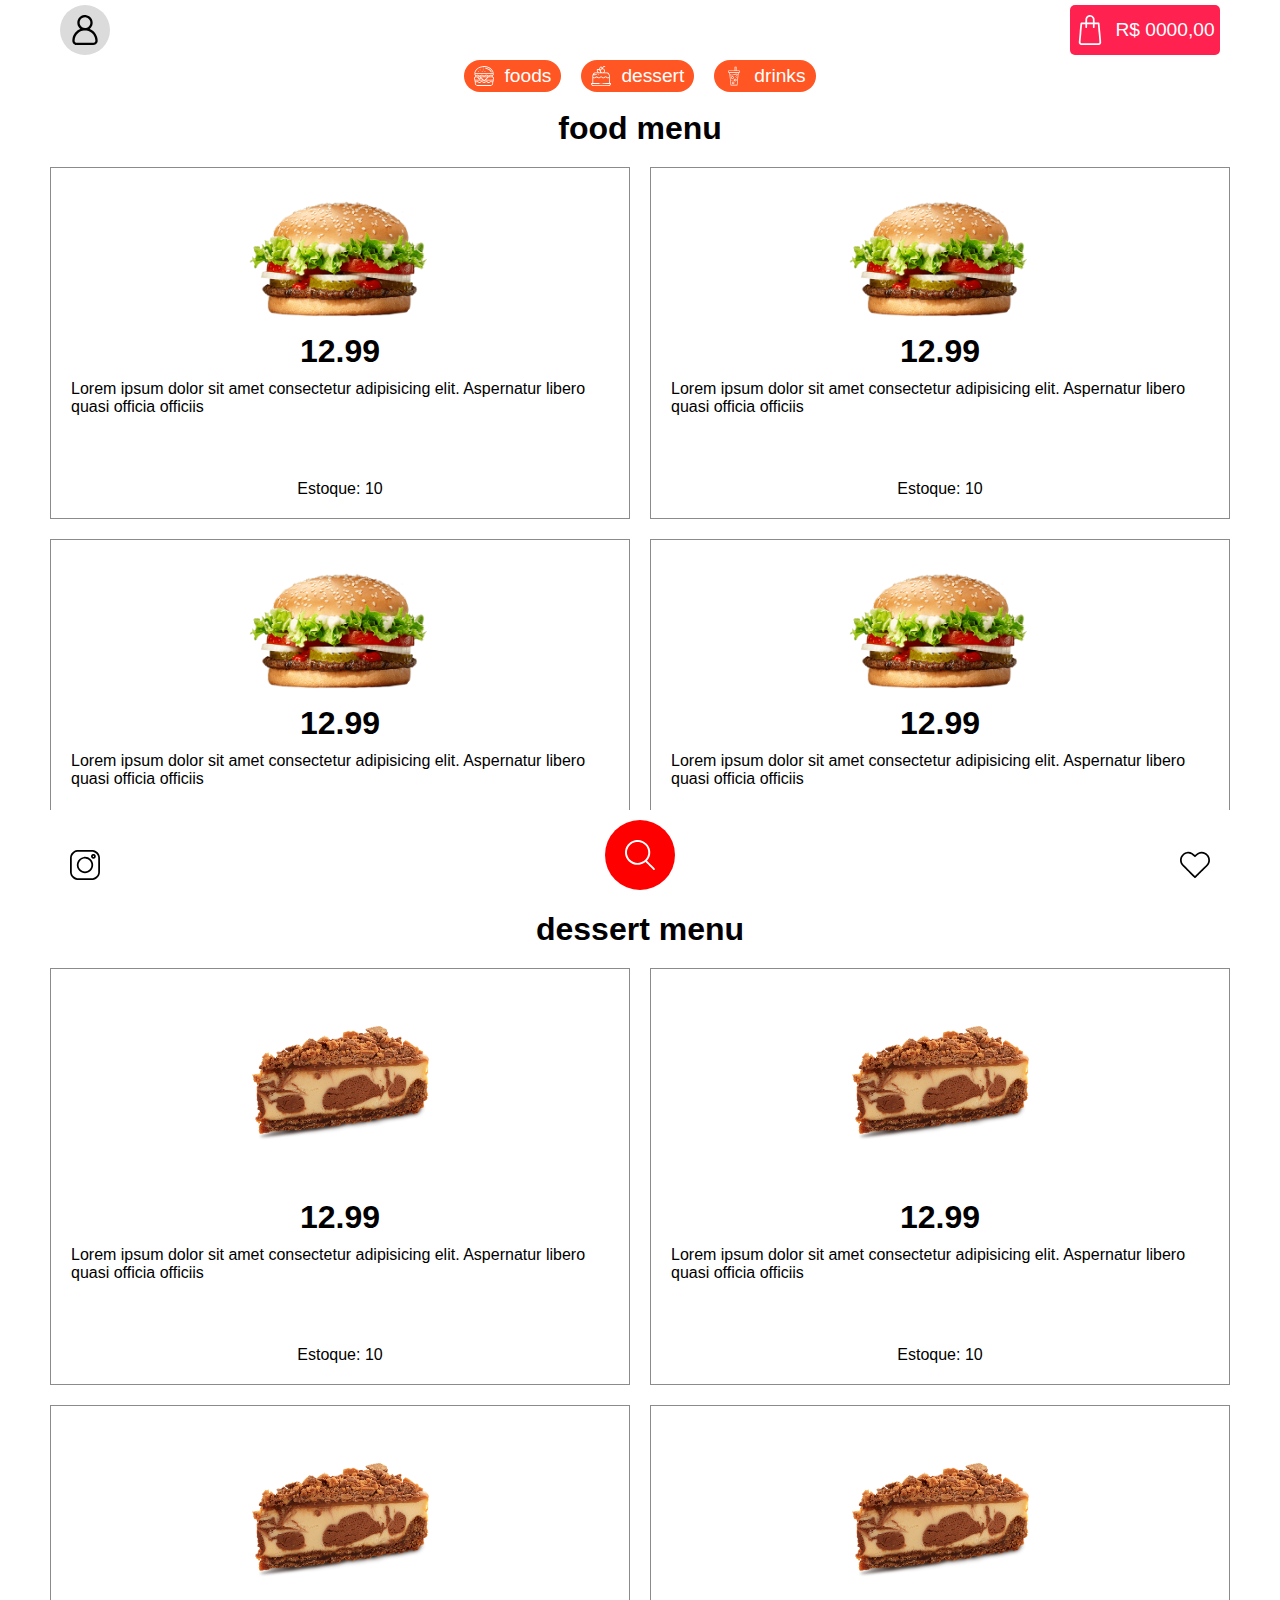
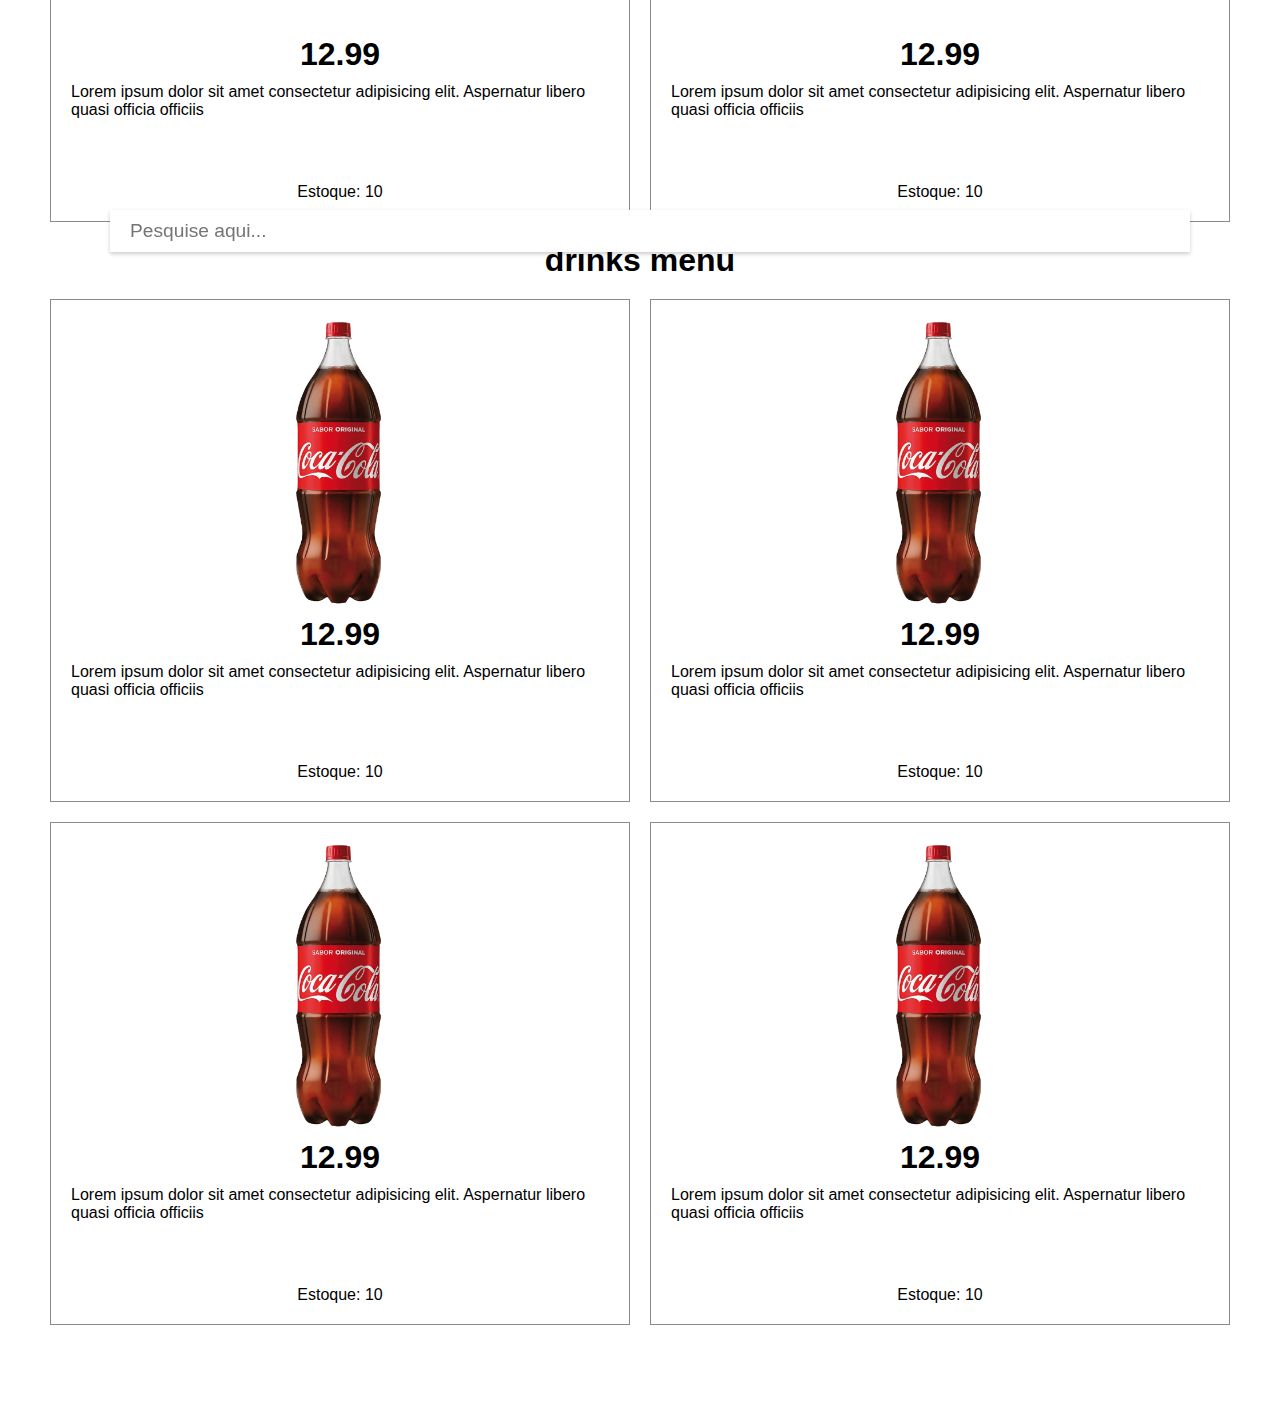
==== commit 729e502a: "added script" ====
--- a/pages/index.html
+++ b/pages/index.html
@@ -265,6 +265,7 @@
         </div>
 
         <script src="../asset/js/search.js"></script>
+        <script src="../asset/js/user-box.js"></script>
     </body>
 
 </html>